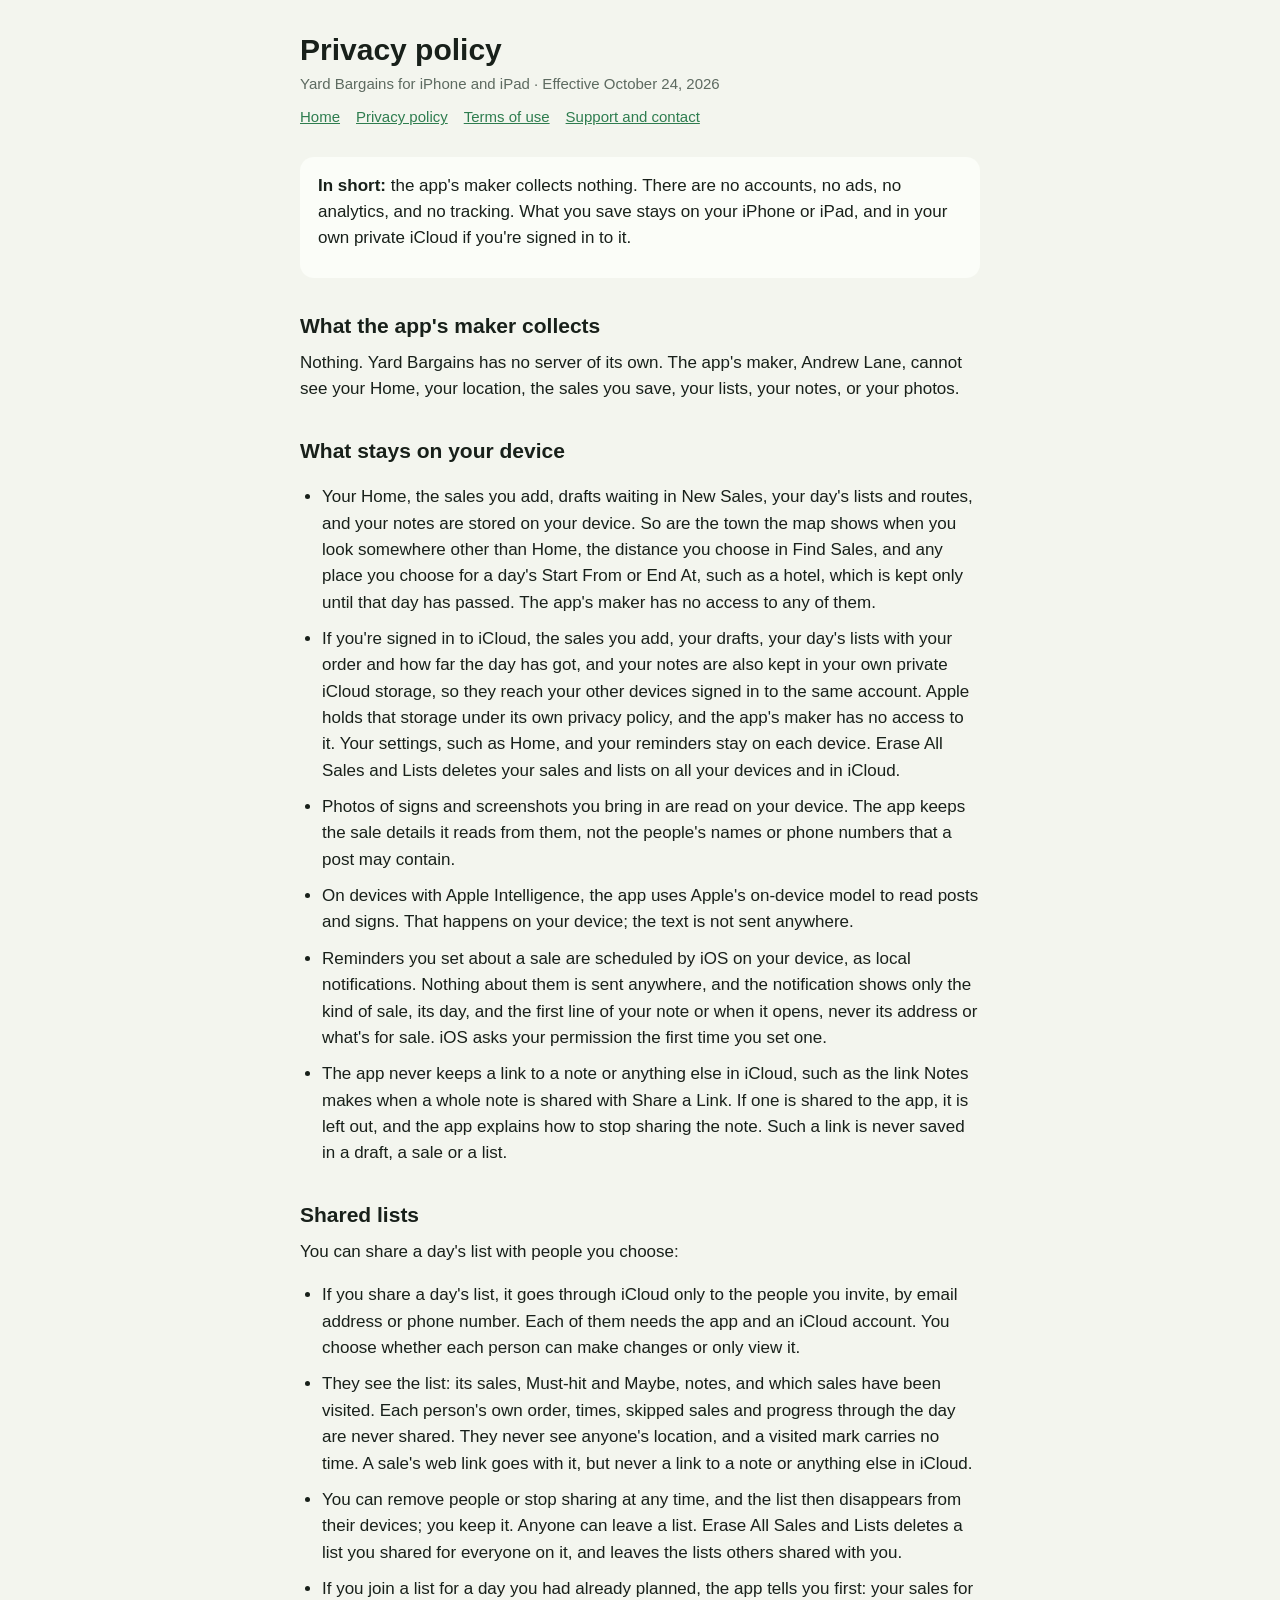
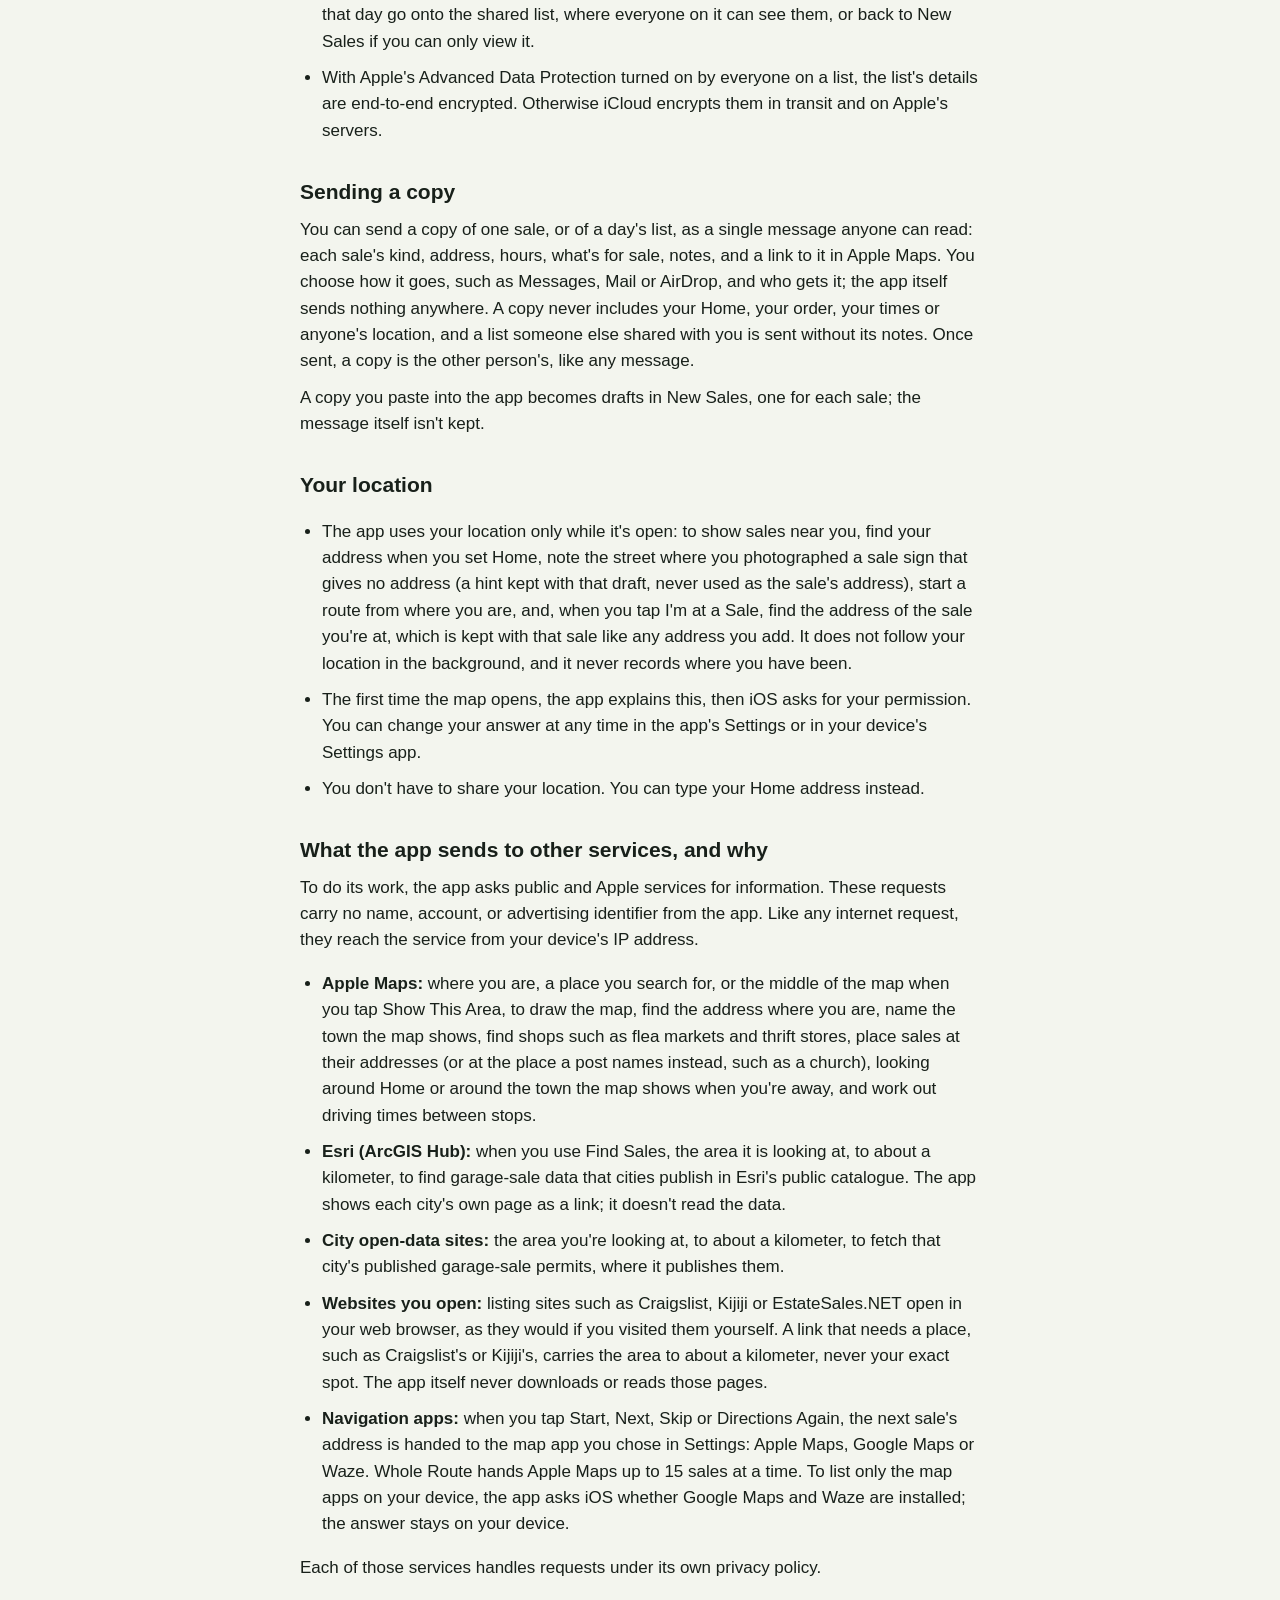
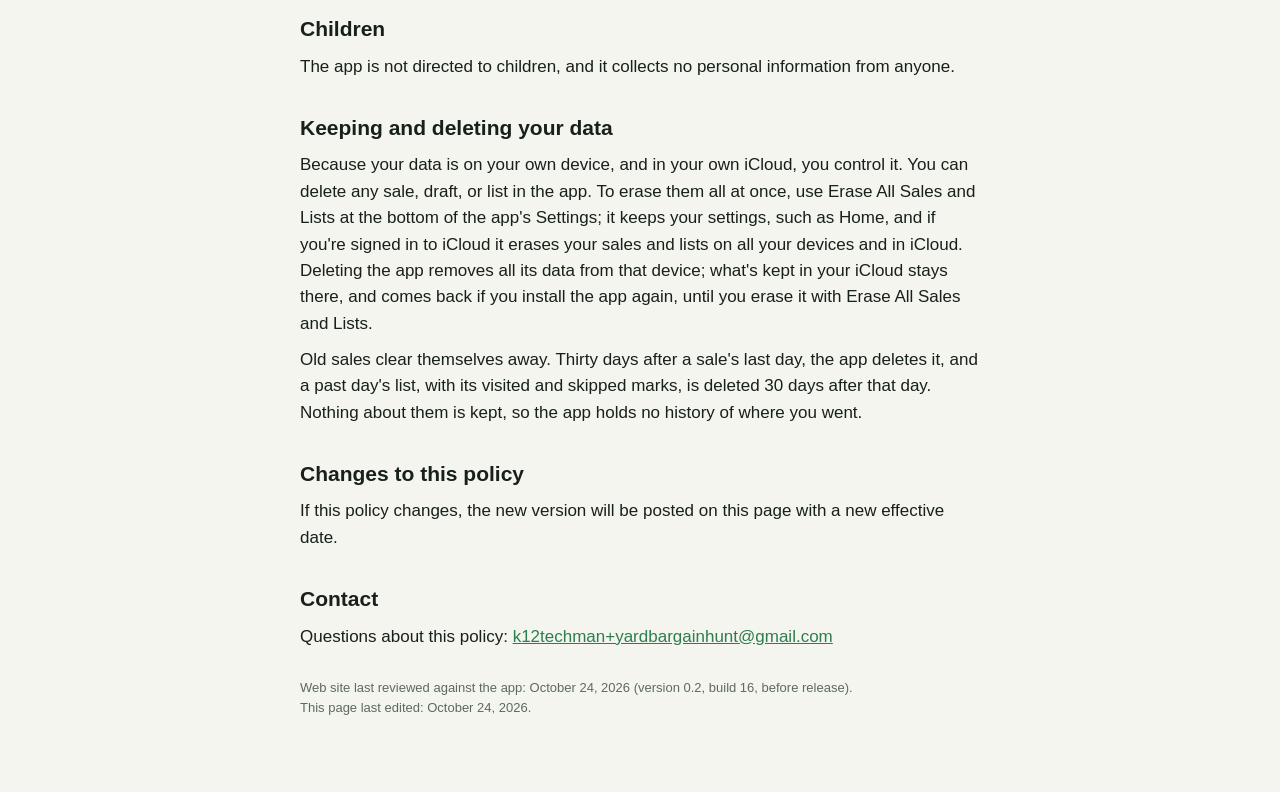
==== privacy.html @ 2267c785 "Pages for version 0.2, build 16: craft fairs and rummage sales, the area sent rounded to about a kil" ====
<!doctype html>
<html lang="en">
<head>
<meta charset="utf-8">
<meta name="viewport" content="width=device-width, initial-scale=1">
<title>Privacy policy · Yard Bargains</title>
<link rel="stylesheet" href="style.css">
</head>
<body>
<main>
<h1>Privacy policy</h1>
<p class="muted">Yard Bargains for iPhone and iPad · Effective October 24, 2026</p>
<nav><a href="index.html">Home</a><a href="privacy.html">Privacy policy</a><a href="terms.html">Terms of use</a><a href="support.html">Support and contact</a></nav>
<div class="card">
<p><strong>In short:</strong> the app's maker collects nothing. There are no accounts, no ads, no analytics, and no
tracking. What you save stays on your iPhone or iPad, and in your own private iCloud if you're signed in to it.</p>
</div>

<h2>What the app's maker collects</h2>
<p>Nothing. Yard Bargains has no server of its own. The app's maker, Andrew Lane, cannot see your Home, your
location, the sales you save, your lists, your notes, or your photos.</p>

<h2>What stays on your device</h2>
<ul>
<li>Your Home, the sales you add, drafts waiting in New Sales, your day's lists and routes, and your notes are
stored on your device. So are the town the map shows when you look somewhere other than Home, the distance you
choose in Find Sales, and any place you choose for a day's Start From or End At, such as a hotel, which is kept only
until that day has passed. The app's maker has no access to any of them.</li>
<li>If you're signed in to iCloud, the sales you add, your drafts, your day's lists with your order and how far the
day has got, and your notes are also kept in your own private iCloud storage, so they reach your other devices signed
in to the same account. Apple holds that storage under its own privacy policy, and the app's maker has no access to it.
Your settings, such as Home, and your reminders stay on each device. Erase All Sales and Lists deletes your sales and
lists on all your devices and in iCloud.</li>
<li>Photos of signs and screenshots you bring in are read on your device. The app keeps the sale details it reads from
them, not the people's names or phone numbers that a post may contain.</li>
<li>On devices with Apple Intelligence, the app uses Apple's on-device model to read posts and signs. That happens on
your device; the text is not sent anywhere.</li>
<li>Reminders you set about a sale are scheduled by iOS on your device, as local notifications. Nothing about them is
sent anywhere, and the notification shows only the kind of sale, its day, and the first line of your note or when it
opens, never its address or what's for sale. iOS asks your permission the first time you set one.</li>
<li>The app never keeps a link to a note or anything else in iCloud, such as the link Notes makes when a whole note is
shared with Share a Link. If one is shared to the app, it is left out, and the app explains how to stop sharing the
note. Such a link is never saved in a draft, a sale or a list.</li>
</ul>

<h2>Shared lists</h2>
<p>You can share a day's list with people you choose:</p>
<ul>
<li>If you share a day's list, it goes through iCloud only to the people you invite, by email address or phone number.
Each of them needs the app and an iCloud account. You choose whether each person can make changes or only view it.</li>
<li>They see the list: its sales, Must-hit and Maybe, notes, and which sales have been visited. Each person's own
order, times, skipped sales and progress through the day are never shared. They never see anyone's location, and a
visited mark carries no time. A sale's web link goes with it, but never a link to a note or
anything else in iCloud.</li>
<li>You can remove people or stop sharing at any time, and the list then disappears from their devices; you keep it.
Anyone can leave a list. Erase All Sales and Lists deletes a list you shared for everyone on it, and leaves the lists
others shared with you.</li>
<li>If you join a list for a day you had already planned, the app tells you first: your sales for that day go onto the
shared list, where everyone on it can see them, or back to New Sales if you can only view it.</li>
<li>With Apple's Advanced Data Protection turned on by everyone on a list, the list's details are end-to-end encrypted.
Otherwise iCloud encrypts them in transit and on Apple's servers.</li>
</ul>

<h2>Sending a copy</h2>
<p>You can send a copy of one sale, or of a day's list, as a single message anyone can read: each sale's kind, address,
hours, what's for sale, notes, and a link to it in Apple Maps. You choose how it goes, such as Messages, Mail or
AirDrop, and who gets it; the app itself sends nothing anywhere. A copy never includes your Home, your order, your
times or anyone's location, and a list someone else shared with you is sent without its notes. Once sent, a copy is
the other person's, like any message.</p>
<p>A copy you paste into the app becomes drafts in New Sales, one for each sale; the message itself isn't kept.</p>

<h2>Your location</h2>
<ul>
<li>The app uses your location only while it's open: to show sales near you, find your address when you set Home,
note the street where you photographed a sale sign that gives no address (a hint kept with that draft, never used as
the sale's address), start a route from where you are, and, when you tap I'm at a Sale, find the address of the
sale you're at, which is kept with that sale like any address you add. It does not follow your location in the
background, and it never records where you have been.</li>
<li>The first time the map opens, the app explains this, then iOS asks for your permission. You can change your answer
at any time in the app's Settings or in your device's Settings app.</li>
<li>You don't have to share your location. You can type your Home address instead.</li>
</ul>

<h2>What the app sends to other services, and why</h2>
<p>To do its work, the app asks public and Apple services for information. These requests carry no name, account, or
advertising identifier from the app. Like any internet request, they reach the service from your device's IP address.</p>
<ul>
<li><strong>Apple Maps:</strong> where you are, a place you search for, or the middle of the map when you tap Show
This Area, to draw the map, find the address where you are, name the town the map shows, find shops such as flea markets and thrift stores, place sales at their addresses (or at the place a post names instead, such as a church), looking around Home or
around the town the map shows when you're away, and work out driving times between stops.</li>
<li><strong>Esri (ArcGIS Hub):</strong> when you use Find Sales, the area it is looking at, to about a kilometer, to find garage-sale data
that cities publish in Esri's public catalogue. The app shows each city's own page as a link; it doesn't read the
data.</li>
<li><strong>City open-data sites:</strong> the area you're looking at, to about a kilometer, to fetch that city's published garage-sale
permits, where it publishes them.</li>
<li><strong>Websites you open:</strong> listing sites such as Craigslist, Kijiji or EstateSales.NET open in your web
browser, as they would if you visited them yourself. A link that needs a place, such as Craigslist's or Kijiji's, carries the
area to about a kilometer, never your exact spot. The app itself never downloads or reads those pages.</li>
<li><strong>Navigation apps:</strong> when you tap Start, Next, Skip or Directions Again, the next sale's address is handed to the map app you chose in
Settings: Apple Maps, Google Maps or Waze. Whole Route hands Apple Maps up to 15 sales at a time. To list only the map
apps on your device, the app asks iOS whether Google Maps and Waze are installed; the answer stays on your device.</li>
</ul>
<p>Each of those services handles requests under its own privacy policy.</p>

<h2>Children</h2>
<p>The app is not directed to children, and it collects no personal information from anyone.</p>

<h2>Keeping and deleting your data</h2>
<p>Because your data is on your own device, and in your own iCloud, you control it. You can delete any sale, draft, or
list in the app. To erase them all at once, use Erase All Sales and Lists at the bottom of the app's Settings; it keeps
your settings, such as Home, and if you're signed in to iCloud it erases your sales and lists on all your devices and
in iCloud. Deleting the app removes all its data from that device; what's kept in your iCloud stays there, and comes
back if you install the app again, until you erase it with Erase All Sales and Lists.</p>
<p>Old sales clear themselves away. Thirty days after a sale's last day, the app deletes it, and a past day's list,
with its visited and skipped marks, is deleted 30 days after that day. Nothing about them is kept, so the app holds
no history of where you went.</p>

<h2>Changes to this policy</h2>
<p>If this policy changes, the new version will be posted on this page with a new effective date.</p>

<h2>Contact</h2>
<p>Questions about this policy: <a href="mailto:k12techman+yardbargainhunt@gmail.com">k12techman+yardbargainhunt@gmail.com</a></p>
<p class="muted stamp">Web site last reviewed against the app: <time datetime="2026-10-24">October 24, 2026</time> (version 0.2, build 16, before release).<br>This page last edited: <time datetime="2026-10-24">October 24, 2026</time>.</p>
</main>
</body>
</html>
---- style.css ----
:root { color-scheme: light dark; --bg: #f3f5ee; --text: #18201a; --muted: #5d6a60; --accent: #2e7d4f; --card: #fbfdf8; }
@media (prefers-color-scheme: dark) { :root { --bg: #111712; --text: #e9f0ea; --muted: #9db0a2; --accent: #6fcf97; --card: #19221b; } }
* { box-sizing: border-box; }
body { margin: 0; background: var(--bg); color: var(--text); font: 17px/1.55 -apple-system, BlinkMacSystemFont, "Segoe UI", Roboto, sans-serif; }
main { max-width: 720px; margin: 0 auto; padding: 32px 20px 64px; }
h1 { font-size: 30px; line-height: 1.2; margin: 0 0 4px; }
h2 { font-size: 21px; margin: 32px 0 8px; }
p, li { margin: 0 0 10px; }
ul, ol { padding-left: 22px; }
a { color: var(--accent); overflow-wrap: anywhere; }
.muted { color: var(--muted); font-size: 15px; }
nav { margin: 0 0 28px; font-size: 15px; }
nav a { margin-right: 16px; }
.card { background: var(--card); border-radius: 14px; padding: 16px 18px; margin: 18px 0; }
.stamp { margin-top: 28px; font-size: 13px; }
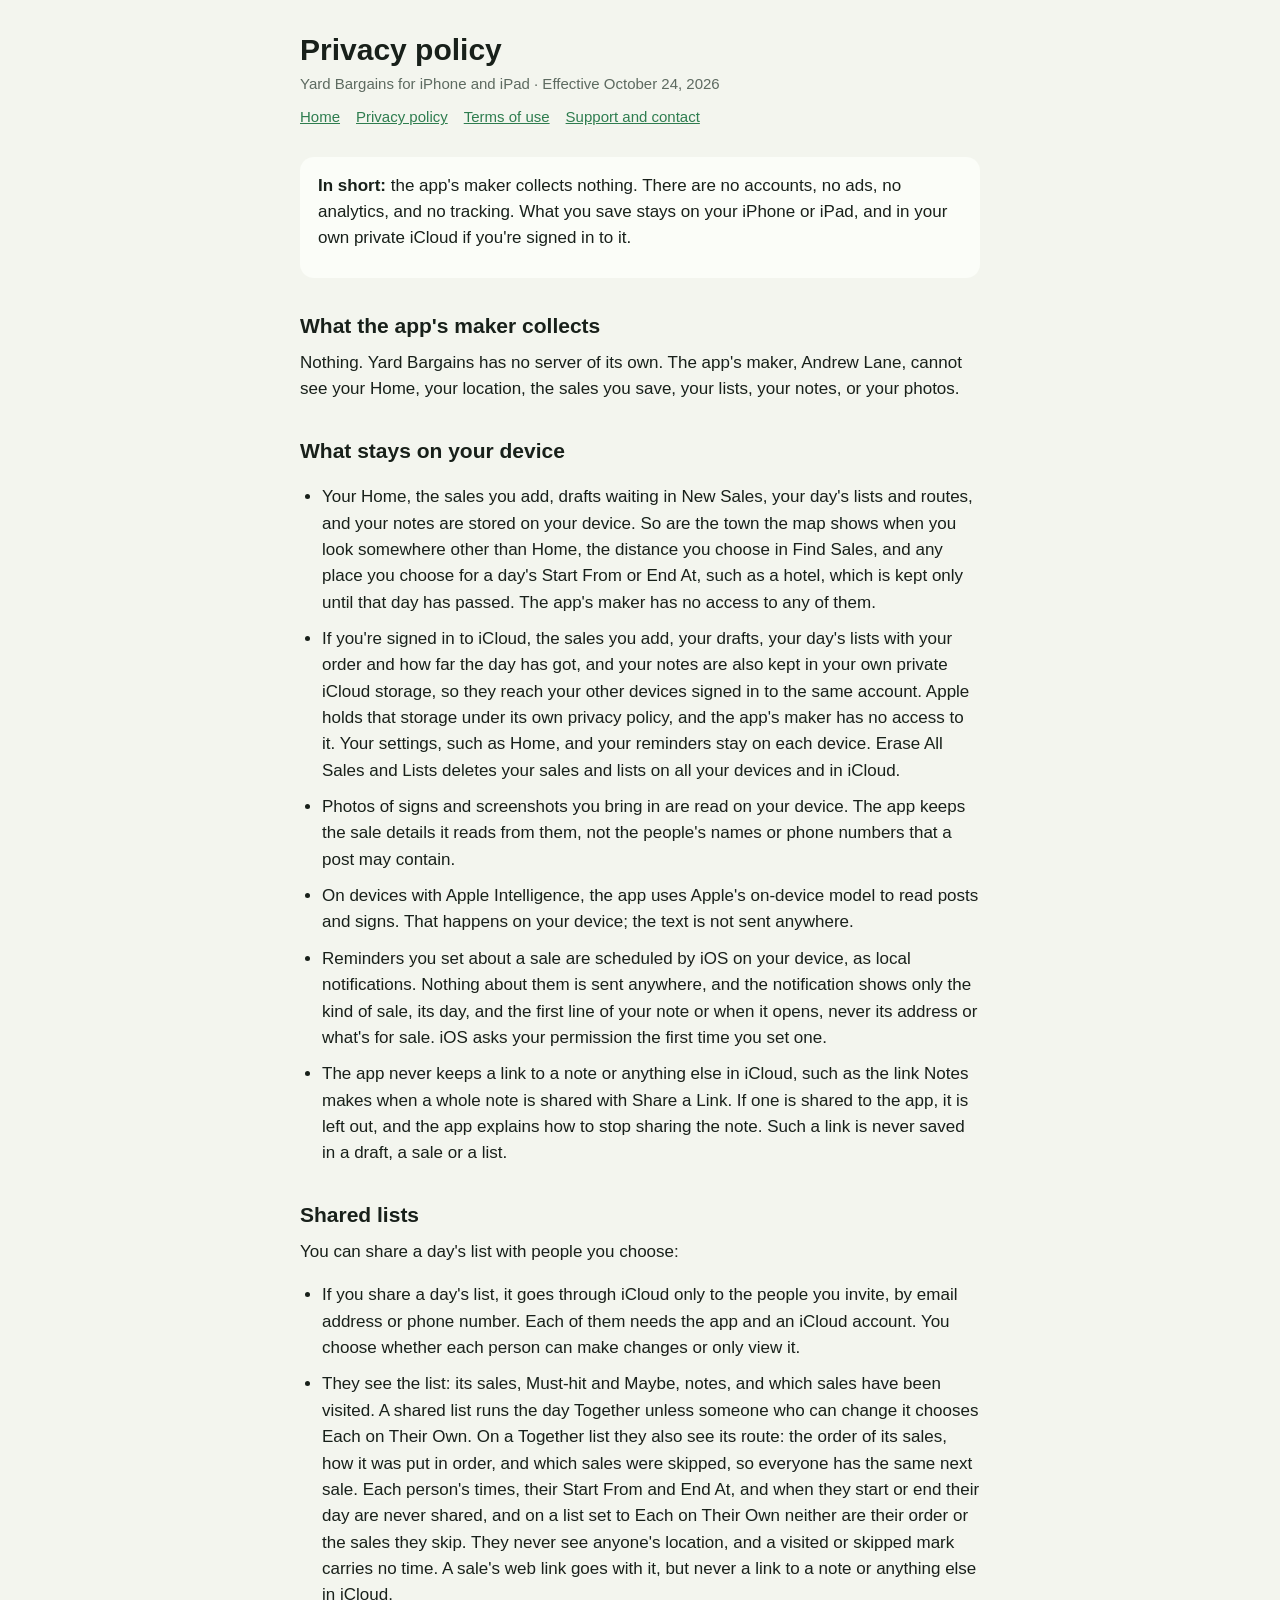
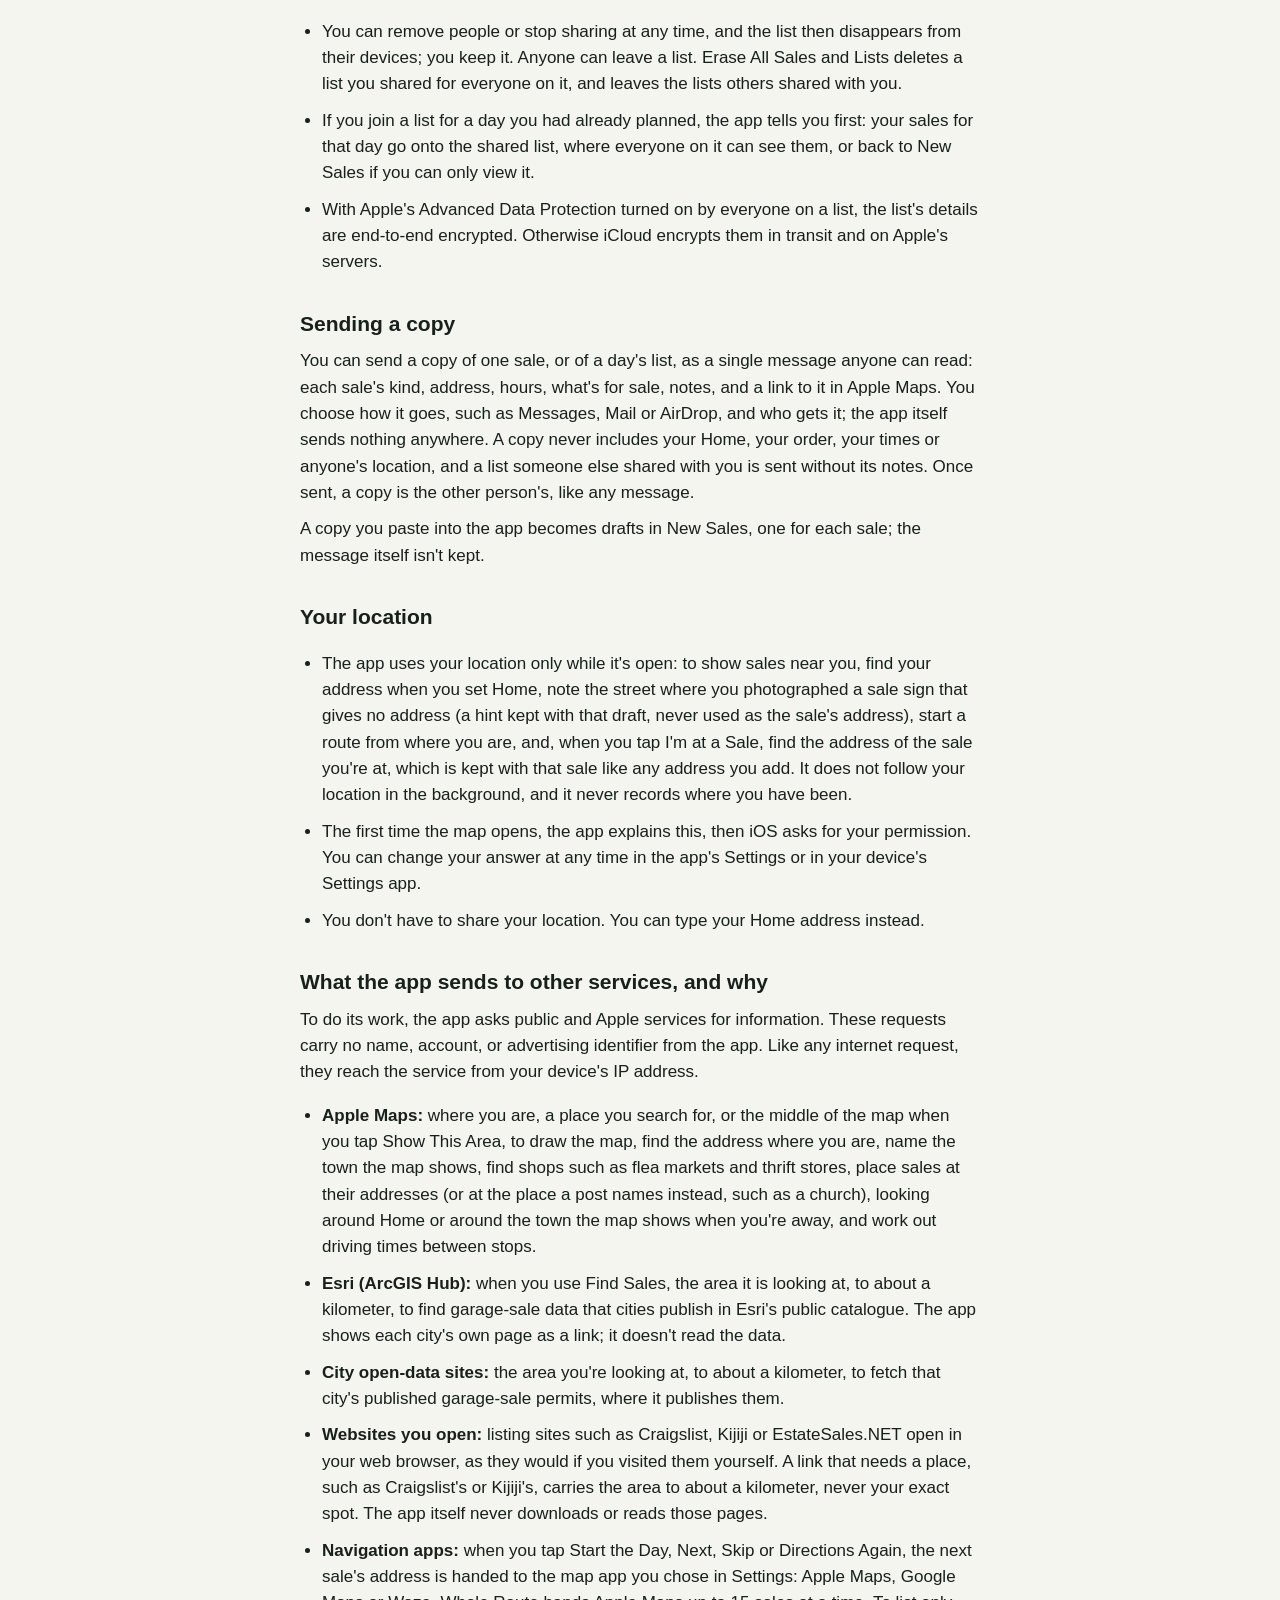
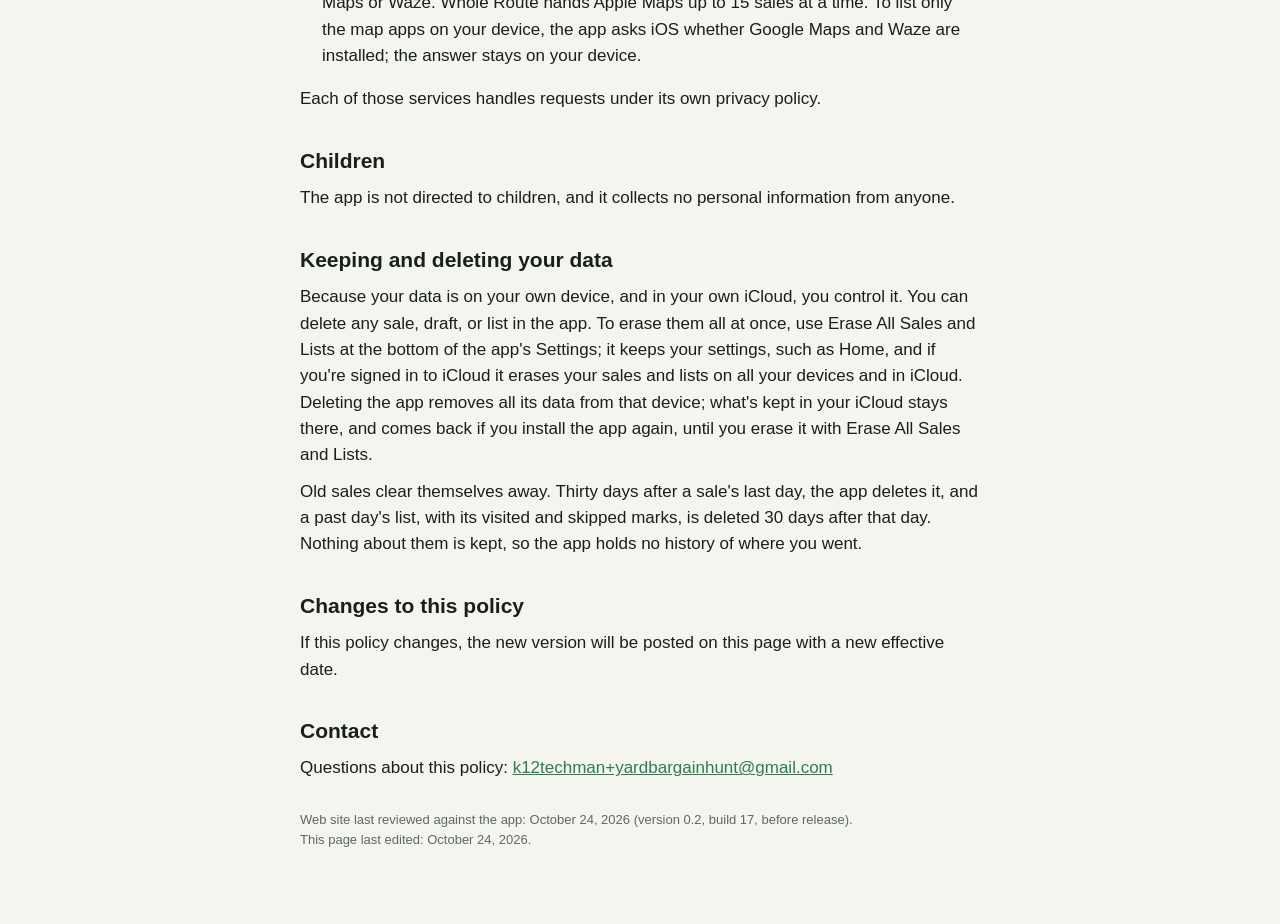
==== commit 5e0d0282: "Pages for version 0.2, build 17: the Route and running a shared list's day Together" ====
--- a/privacy.html
+++ b/privacy.html
@@ -48,9 +48,12 @@
 <ul>
 <li>If you share a day's list, it goes through iCloud only to the people you invite, by email address or phone number.
 Each of them needs the app and an iCloud account. You choose whether each person can make changes or only view it.</li>
-<li>They see the list: its sales, Must-hit and Maybe, notes, and which sales have been visited. Each person's own
-order, times, skipped sales and progress through the day are never shared. They never see anyone's location, and a
-visited mark carries no time. A sale's web link goes with it, but never a link to a note or
+<li>They see the list: its sales, Must-hit and Maybe, notes, and which sales have been visited. A shared list runs
+the day Together unless someone who can change it chooses Each on Their Own. On a Together list they also see its
+route: the order of its sales, how it was put in order, and which sales were skipped, so everyone has the same next sale. Each
+person's times, their Start From and End At, and when they start or end their day are never shared, and on a list set
+to Each on Their Own neither are their order or the sales they skip. They never see anyone's location, and a visited
+or skipped mark carries no time. A sale's web link goes with it, but never a link to a note or
 anything else in iCloud.</li>
 <li>You can remove people or stop sharing at any time, and the list then disappears from their devices; you keep it.
 Anyone can leave a list. Erase All Sales and Lists deletes a list you shared for everyone on it, and leaves the lists
@@ -96,7 +99,7 @@
 <li><strong>Websites you open:</strong> listing sites such as Craigslist, Kijiji or EstateSales.NET open in your web
 browser, as they would if you visited them yourself. A link that needs a place, such as Craigslist's or Kijiji's, carries the
 area to about a kilometer, never your exact spot. The app itself never downloads or reads those pages.</li>
-<li><strong>Navigation apps:</strong> when you tap Start, Next, Skip or Directions Again, the next sale's address is handed to the map app you chose in
+<li><strong>Navigation apps:</strong> when you tap Start the Day, Next, Skip or Directions Again, the next sale's address is handed to the map app you chose in
 Settings: Apple Maps, Google Maps or Waze. Whole Route hands Apple Maps up to 15 sales at a time. To list only the map
 apps on your device, the app asks iOS whether Google Maps and Waze are installed; the answer stays on your device.</li>
 </ul>
@@ -120,7 +123,7 @@
 
 <h2>Contact</h2>
 <p>Questions about this policy: <a href="mailto:k12techman+yardbargainhunt@gmail.com">k12techman+yardbargainhunt@gmail.com</a></p>
-<p class="muted stamp">Web site last reviewed against the app: <time datetime="2026-10-24">October 24, 2026</time> (version 0.2, build 16, before release).<br>This page last edited: <time datetime="2026-10-24">October 24, 2026</time>.</p>
+<p class="muted stamp">Web site last reviewed against the app: <time datetime="2026-10-24">October 24, 2026</time> (version 0.2, build 17, before release).<br>This page last edited: <time datetime="2026-10-24">October 24, 2026</time>.</p>
 </main>
 </body>
 </html>
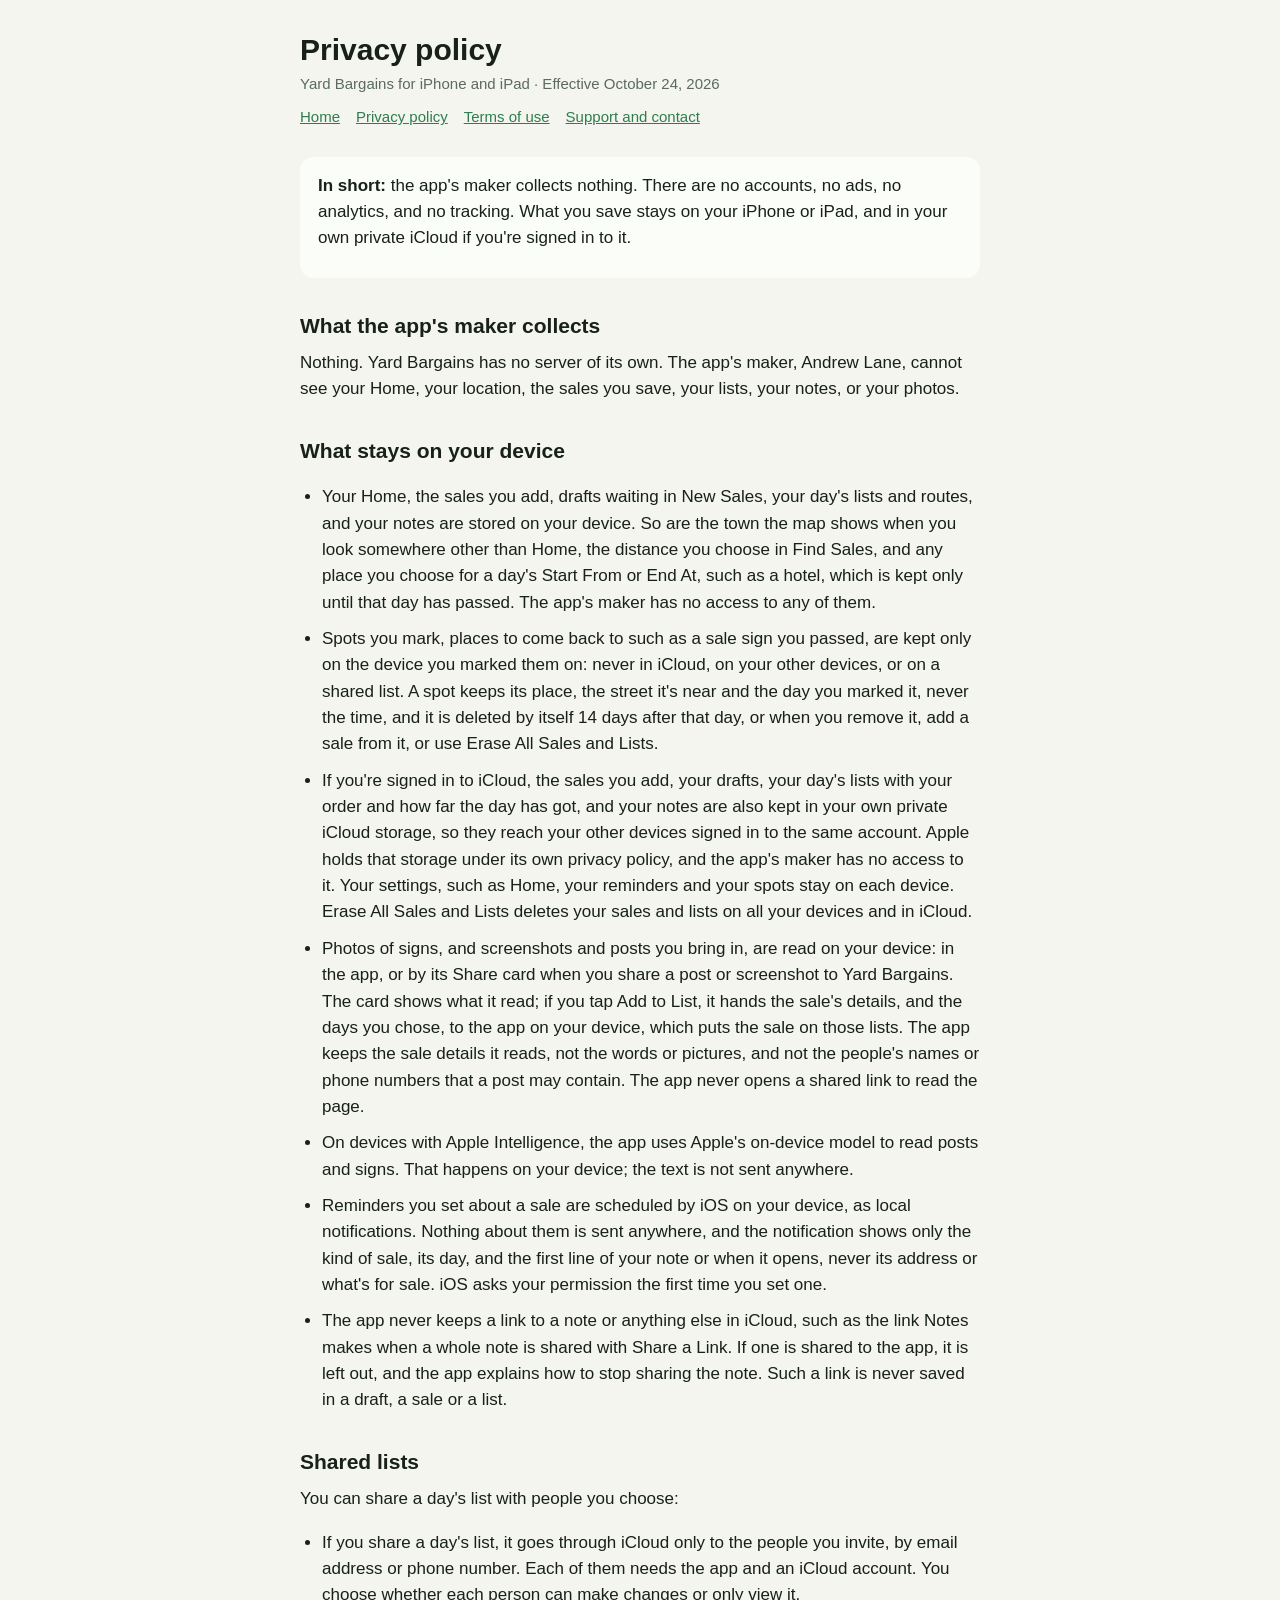
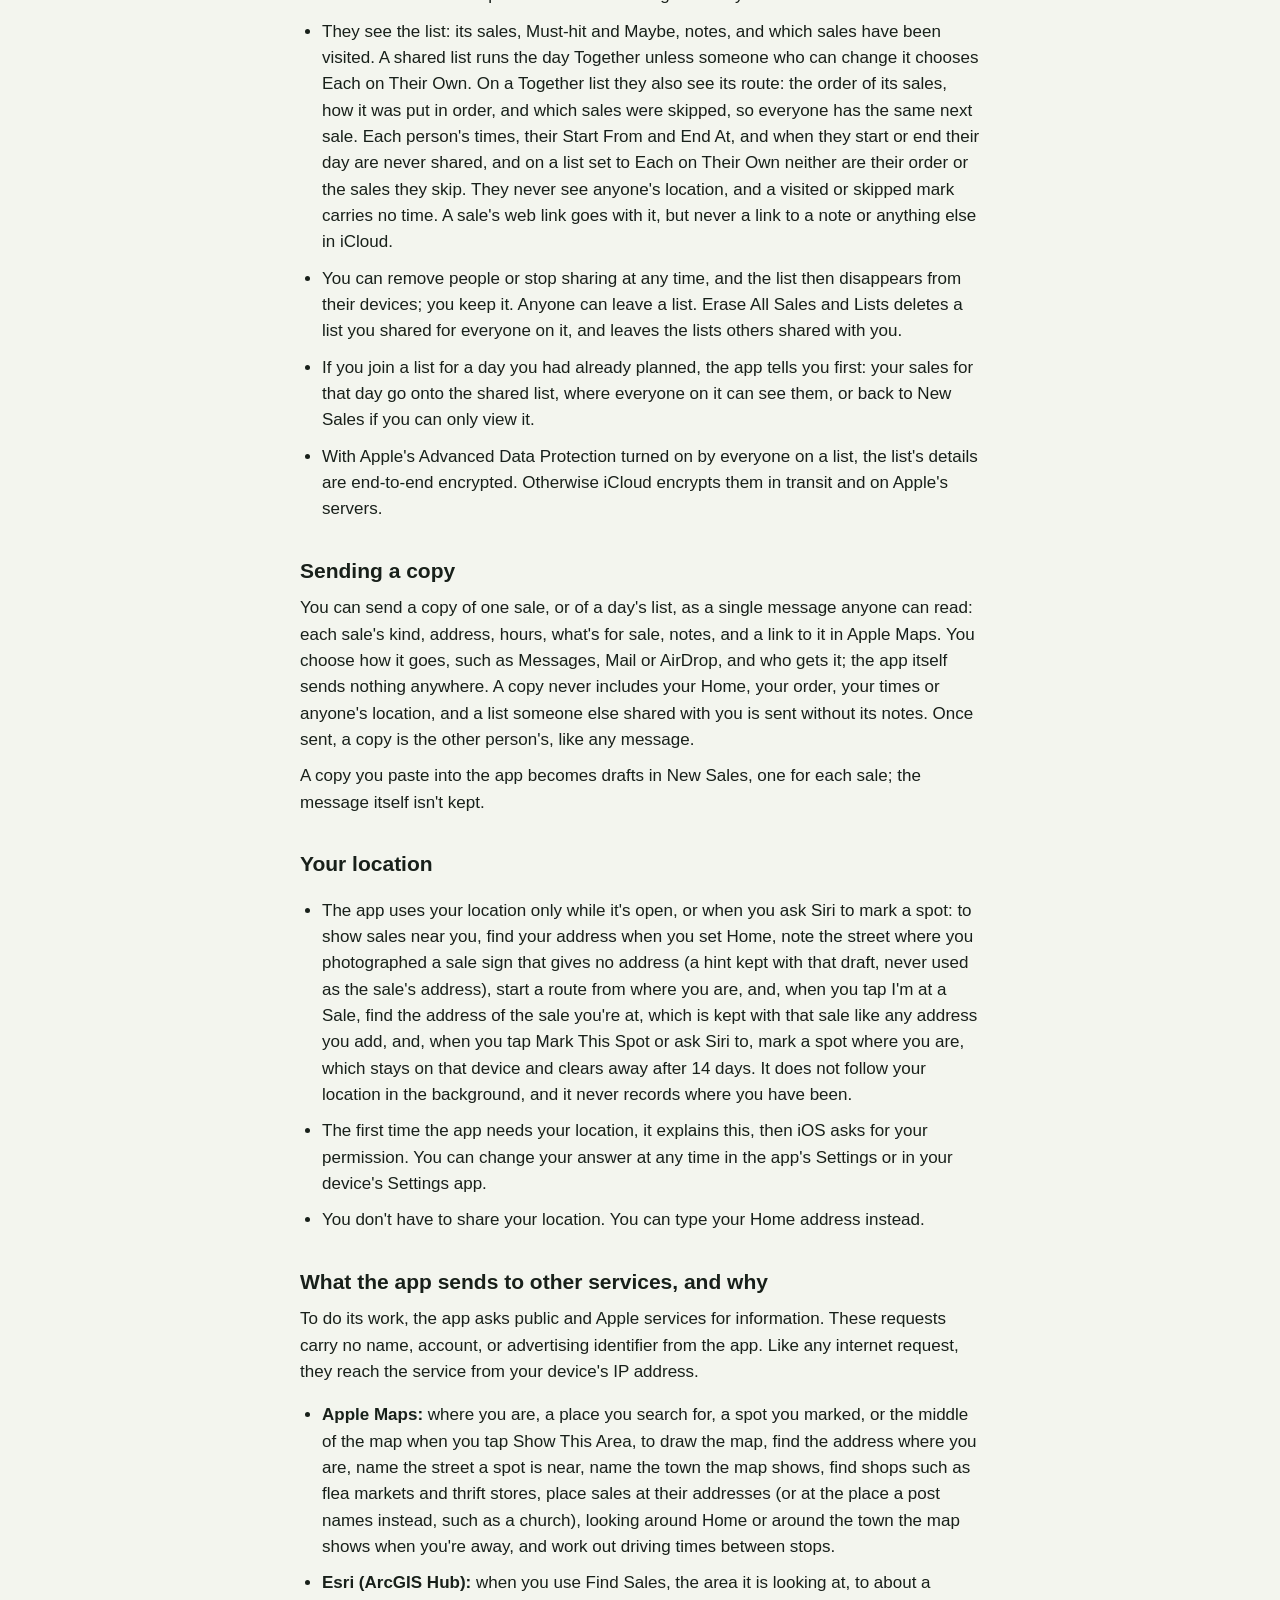
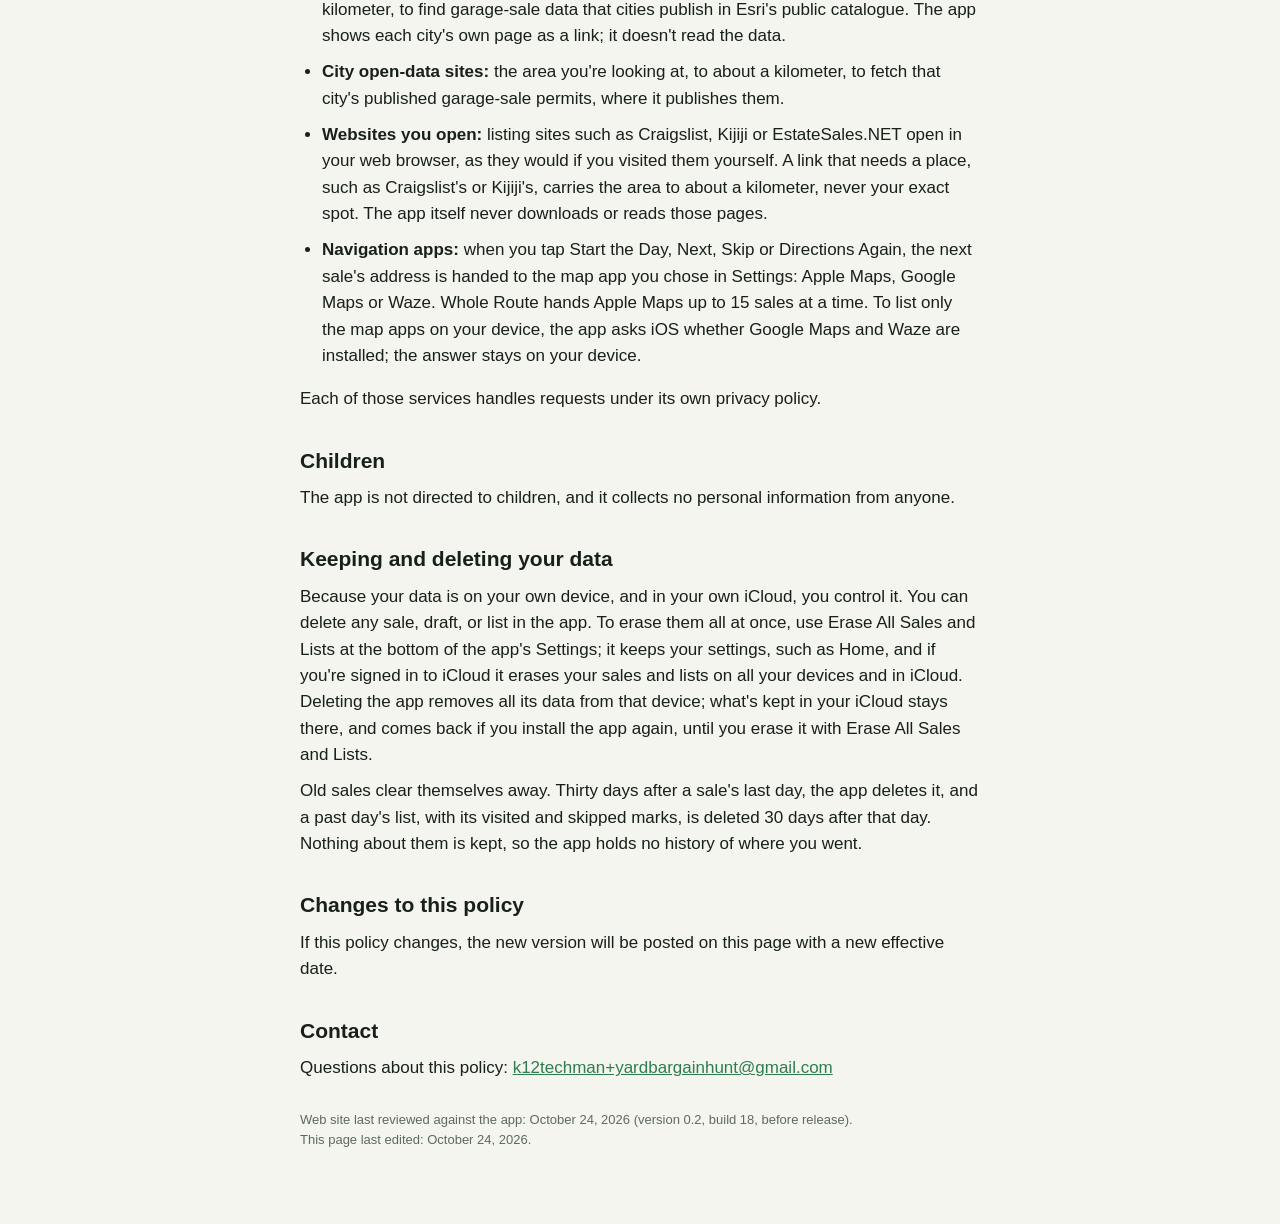
==== commit 29c43169: "Pages for 0.2 (18): the Share card's Add to List and Spots" ====
--- a/privacy.html
+++ b/privacy.html
@@ -26,13 +26,20 @@
 stored on your device. So are the town the map shows when you look somewhere other than Home, the distance you
 choose in Find Sales, and any place you choose for a day's Start From or End At, such as a hotel, which is kept only
 until that day has passed. The app's maker has no access to any of them.</li>
+<li>Spots you mark, places to come back to such as a sale sign you passed, are kept only on the device you marked them
+on: never in iCloud, on your other devices, or on a shared list. A spot keeps its place, the street it's near and the
+day you marked it, never the time, and it is deleted by itself 14 days after that day, or when you remove it, add a
+sale from it, or use Erase All Sales and Lists.</li>
 <li>If you're signed in to iCloud, the sales you add, your drafts, your day's lists with your order and how far the
 day has got, and your notes are also kept in your own private iCloud storage, so they reach your other devices signed
 in to the same account. Apple holds that storage under its own privacy policy, and the app's maker has no access to it.
-Your settings, such as Home, and your reminders stay on each device. Erase All Sales and Lists deletes your sales and
+Your settings, such as Home, your reminders and your spots stay on each device. Erase All Sales and Lists deletes your sales and
 lists on all your devices and in iCloud.</li>
-<li>Photos of signs and screenshots you bring in are read on your device. The app keeps the sale details it reads from
-them, not the people's names or phone numbers that a post may contain.</li>
+<li>Photos of signs, and screenshots and posts you bring in, are read on your device: in the app, or by its Share card
+when you share a post or screenshot to Yard Bargains. The card shows what it read; if you tap Add to List, it hands the
+sale's details, and the days you chose, to the app on your device, which puts the sale on those lists. The app keeps the
+sale details it reads, not the words or pictures, and not the people's names or phone numbers that a post may contain.
+The app never opens a shared link to read the page.</li>
 <li>On devices with Apple Intelligence, the app uses Apple's on-device model to read posts and signs. That happens on
 your device; the text is not sent anywhere.</li>
 <li>Reminders you set about a sale are scheduled by iOS on your device, as local notifications. Nothing about them is
@@ -74,12 +81,13 @@
 
 <h2>Your location</h2>
 <ul>
-<li>The app uses your location only while it's open: to show sales near you, find your address when you set Home,
+<li>The app uses your location only while it's open, or when you ask Siri to mark a spot: to show sales near you, find your address when you set Home,
 note the street where you photographed a sale sign that gives no address (a hint kept with that draft, never used as
 the sale's address), start a route from where you are, and, when you tap I'm at a Sale, find the address of the
-sale you're at, which is kept with that sale like any address you add. It does not follow your location in the
-background, and it never records where you have been.</li>
-<li>The first time the map opens, the app explains this, then iOS asks for your permission. You can change your answer
+sale you're at, which is kept with that sale like any address you add, and, when you tap Mark This Spot or ask Siri to,
+mark a spot where you are, which stays on that device and clears away after 14 days. It does not follow your location
+in the background, and it never records where you have been.</li>
+<li>The first time the app needs your location, it explains this, then iOS asks for your permission. You can change your answer
 at any time in the app's Settings or in your device's Settings app.</li>
 <li>You don't have to share your location. You can type your Home address instead.</li>
 </ul>
@@ -88,8 +96,8 @@
 <p>To do its work, the app asks public and Apple services for information. These requests carry no name, account, or
 advertising identifier from the app. Like any internet request, they reach the service from your device's IP address.</p>
 <ul>
-<li><strong>Apple Maps:</strong> where you are, a place you search for, or the middle of the map when you tap Show
-This Area, to draw the map, find the address where you are, name the town the map shows, find shops such as flea markets and thrift stores, place sales at their addresses (or at the place a post names instead, such as a church), looking around Home or
+<li><strong>Apple Maps:</strong> where you are, a place you search for, a spot you marked, or the middle of the map when you tap Show
+This Area, to draw the map, find the address where you are, name the street a spot is near, name the town the map shows, find shops such as flea markets and thrift stores, place sales at their addresses (or at the place a post names instead, such as a church), looking around Home or
 around the town the map shows when you're away, and work out driving times between stops.</li>
 <li><strong>Esri (ArcGIS Hub):</strong> when you use Find Sales, the area it is looking at, to about a kilometer, to find garage-sale data
 that cities publish in Esri's public catalogue. The app shows each city's own page as a link; it doesn't read the
@@ -123,7 +131,7 @@
 
 <h2>Contact</h2>
 <p>Questions about this policy: <a href="mailto:k12techman+yardbargainhunt@gmail.com">k12techman+yardbargainhunt@gmail.com</a></p>
-<p class="muted stamp">Web site last reviewed against the app: <time datetime="2026-10-24">October 24, 2026</time> (version 0.2, build 17, before release).<br>This page last edited: <time datetime="2026-10-24">October 24, 2026</time>.</p>
+<p class="muted stamp">Web site last reviewed against the app: <time datetime="2026-10-24">October 24, 2026</time> (version 0.2, build 18, before release).<br>This page last edited: <time datetime="2026-10-24">October 24, 2026</time>.</p>
 </main>
 </body>
 </html>
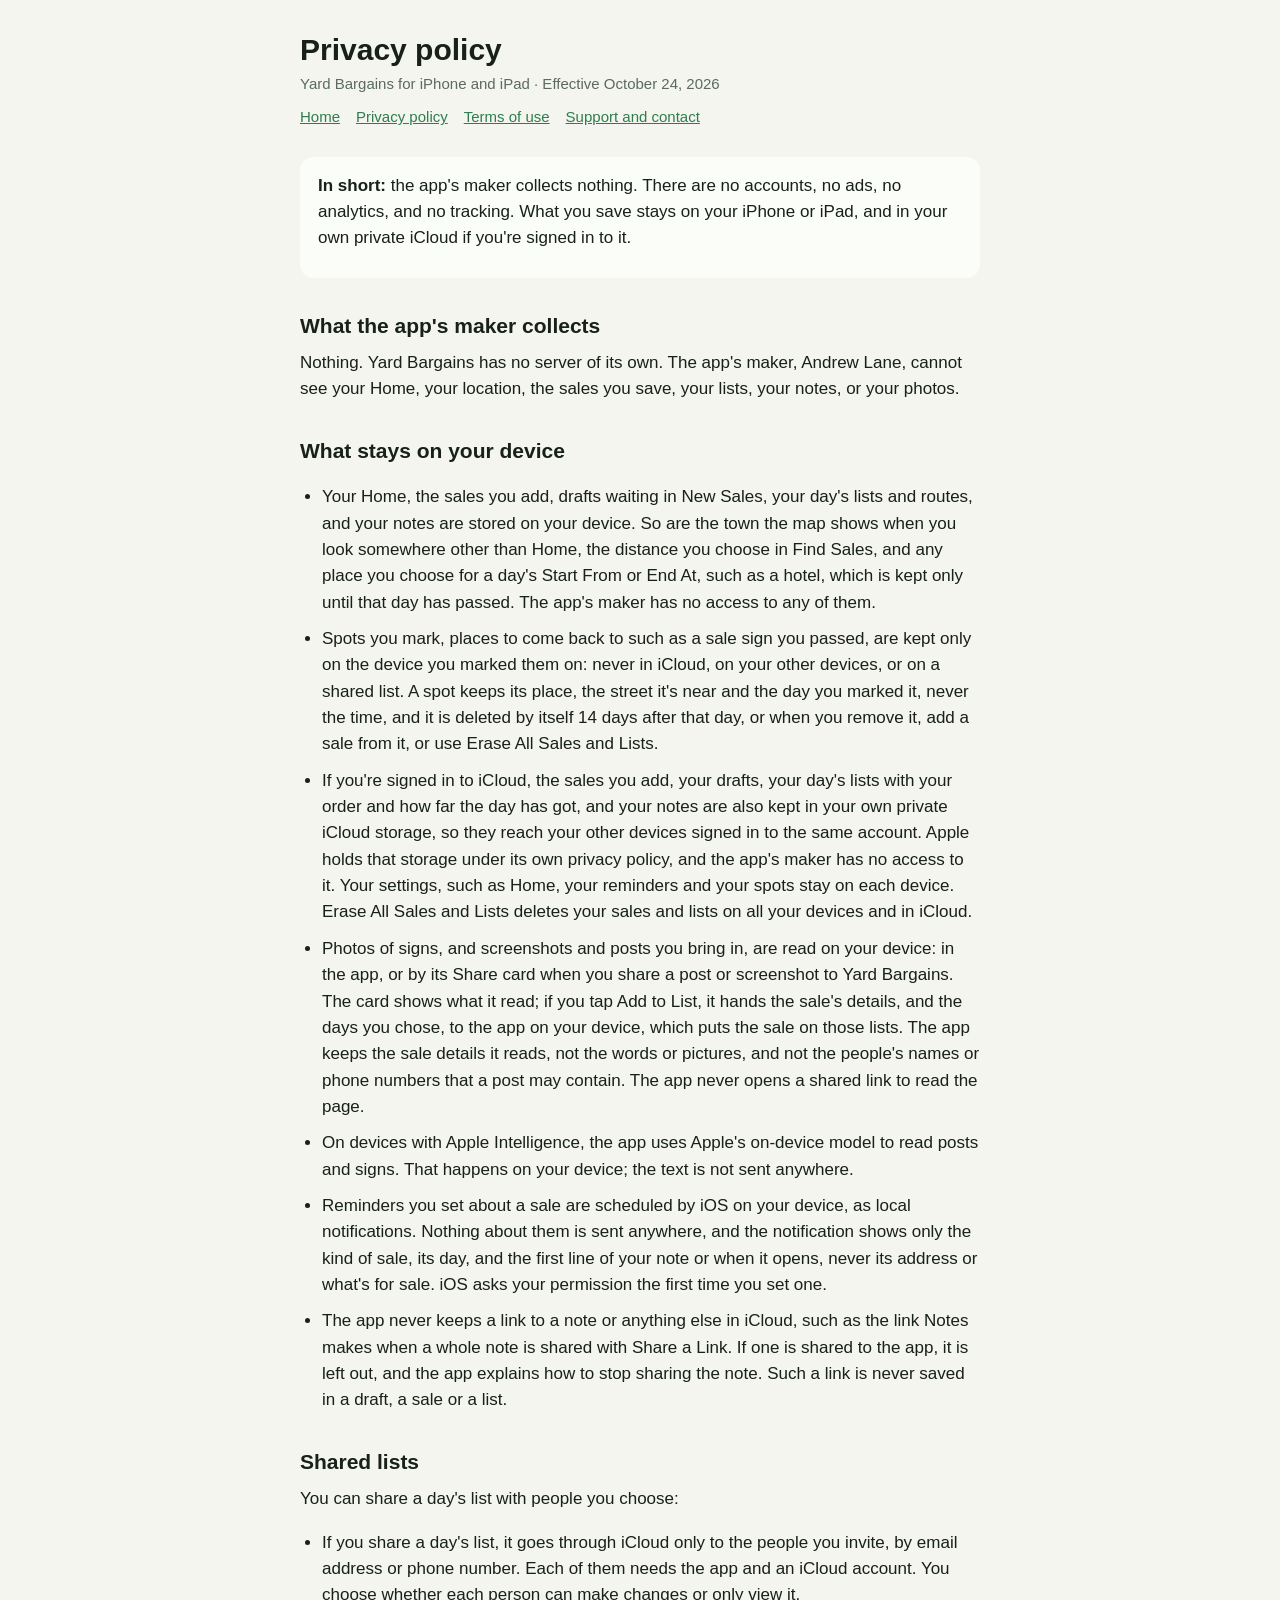
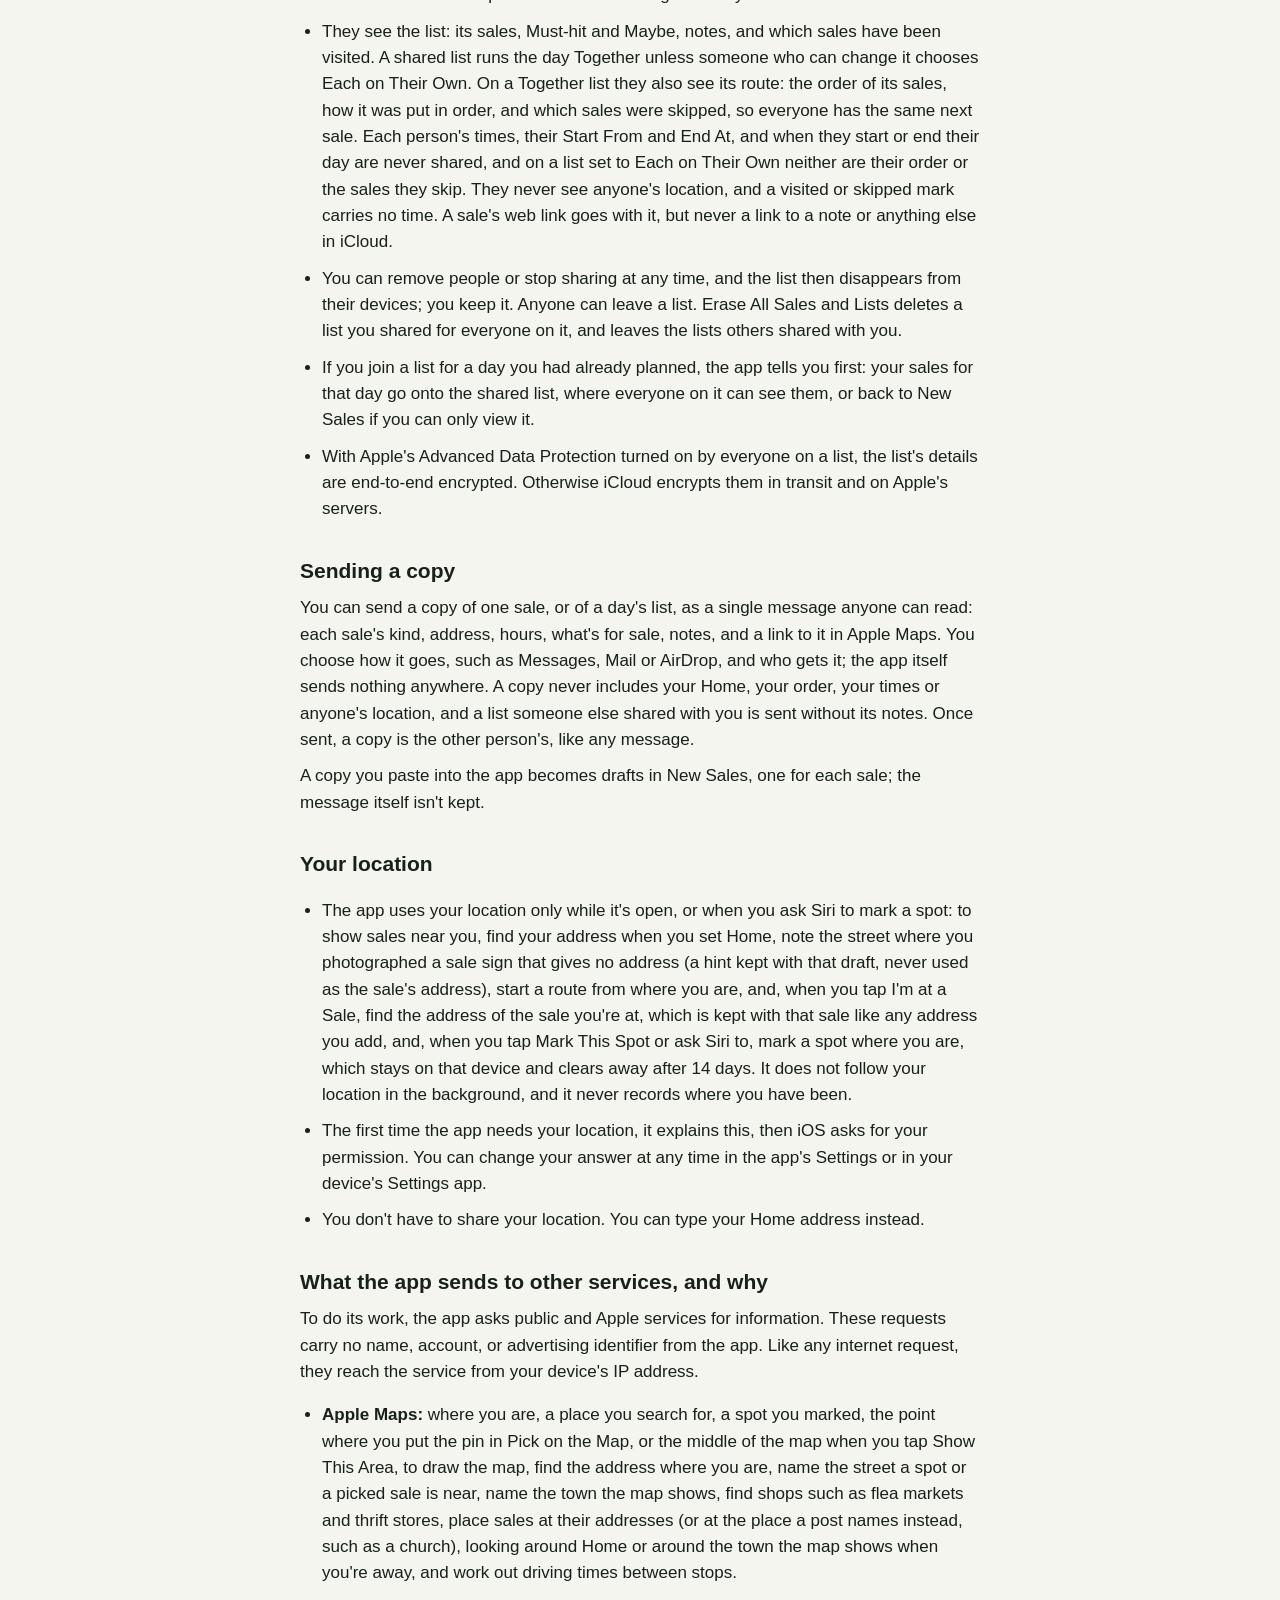
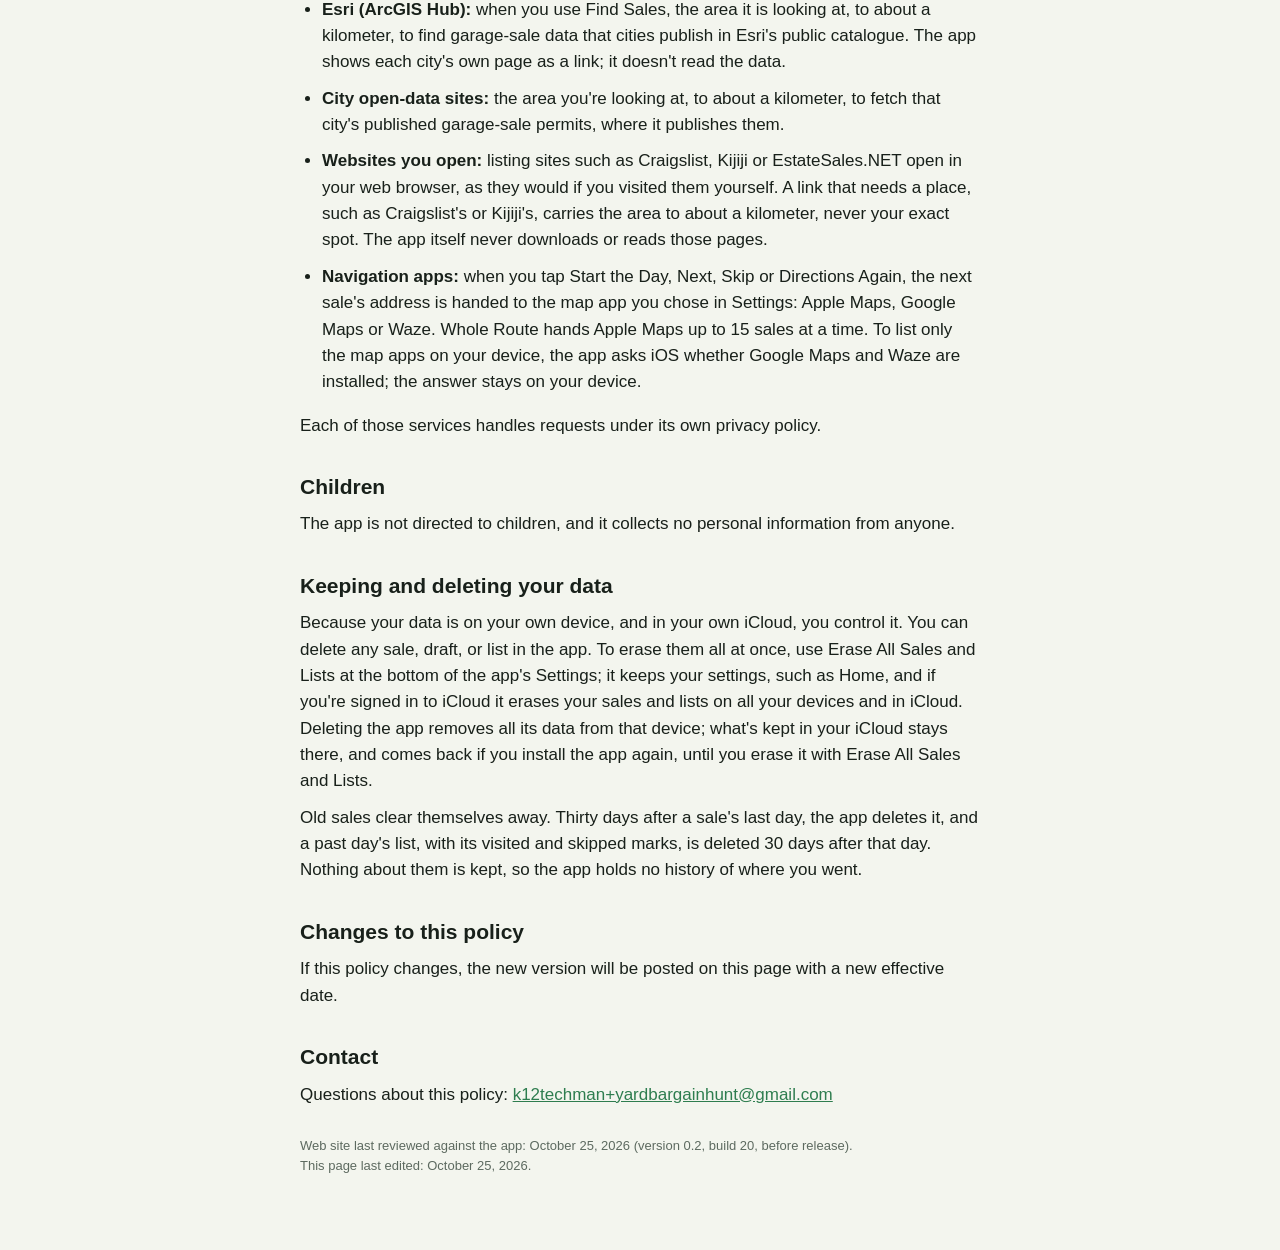
==== commit 9a862a31: "Version 0.2, build 20: Pick on the Map in the privacy policy and support page" ====
--- a/privacy.html
+++ b/privacy.html
@@ -96,8 +96,8 @@
 <p>To do its work, the app asks public and Apple services for information. These requests carry no name, account, or
 advertising identifier from the app. Like any internet request, they reach the service from your device's IP address.</p>
 <ul>
-<li><strong>Apple Maps:</strong> where you are, a place you search for, a spot you marked, or the middle of the map when you tap Show
-This Area, to draw the map, find the address where you are, name the street a spot is near, name the town the map shows, find shops such as flea markets and thrift stores, place sales at their addresses (or at the place a post names instead, such as a church), looking around Home or
+<li><strong>Apple Maps:</strong> where you are, a place you search for, a spot you marked, the point where you put the pin in Pick on the Map, or the middle of the map when you tap Show
+This Area, to draw the map, find the address where you are, name the street a spot or a picked sale is near, name the town the map shows, find shops such as flea markets and thrift stores, place sales at their addresses (or at the place a post names instead, such as a church), looking around Home or
 around the town the map shows when you're away, and work out driving times between stops.</li>
 <li><strong>Esri (ArcGIS Hub):</strong> when you use Find Sales, the area it is looking at, to about a kilometer, to find garage-sale data
 that cities publish in Esri's public catalogue. The app shows each city's own page as a link; it doesn't read the
@@ -131,7 +131,7 @@
 
 <h2>Contact</h2>
 <p>Questions about this policy: <a href="mailto:k12techman+yardbargainhunt@gmail.com">k12techman+yardbargainhunt@gmail.com</a></p>
-<p class="muted stamp">Web site last reviewed against the app: <time datetime="2026-10-24">October 24, 2026</time> (version 0.2, build 18, before release).<br>This page last edited: <time datetime="2026-10-24">October 24, 2026</time>.</p>
+<p class="muted stamp">Web site last reviewed against the app: <time datetime="2026-10-25">October 25, 2026</time> (version 0.2, build 20, before release).<br>This page last edited: <time datetime="2026-10-25">October 25, 2026</time>.</p>
 </main>
 </body>
 </html>
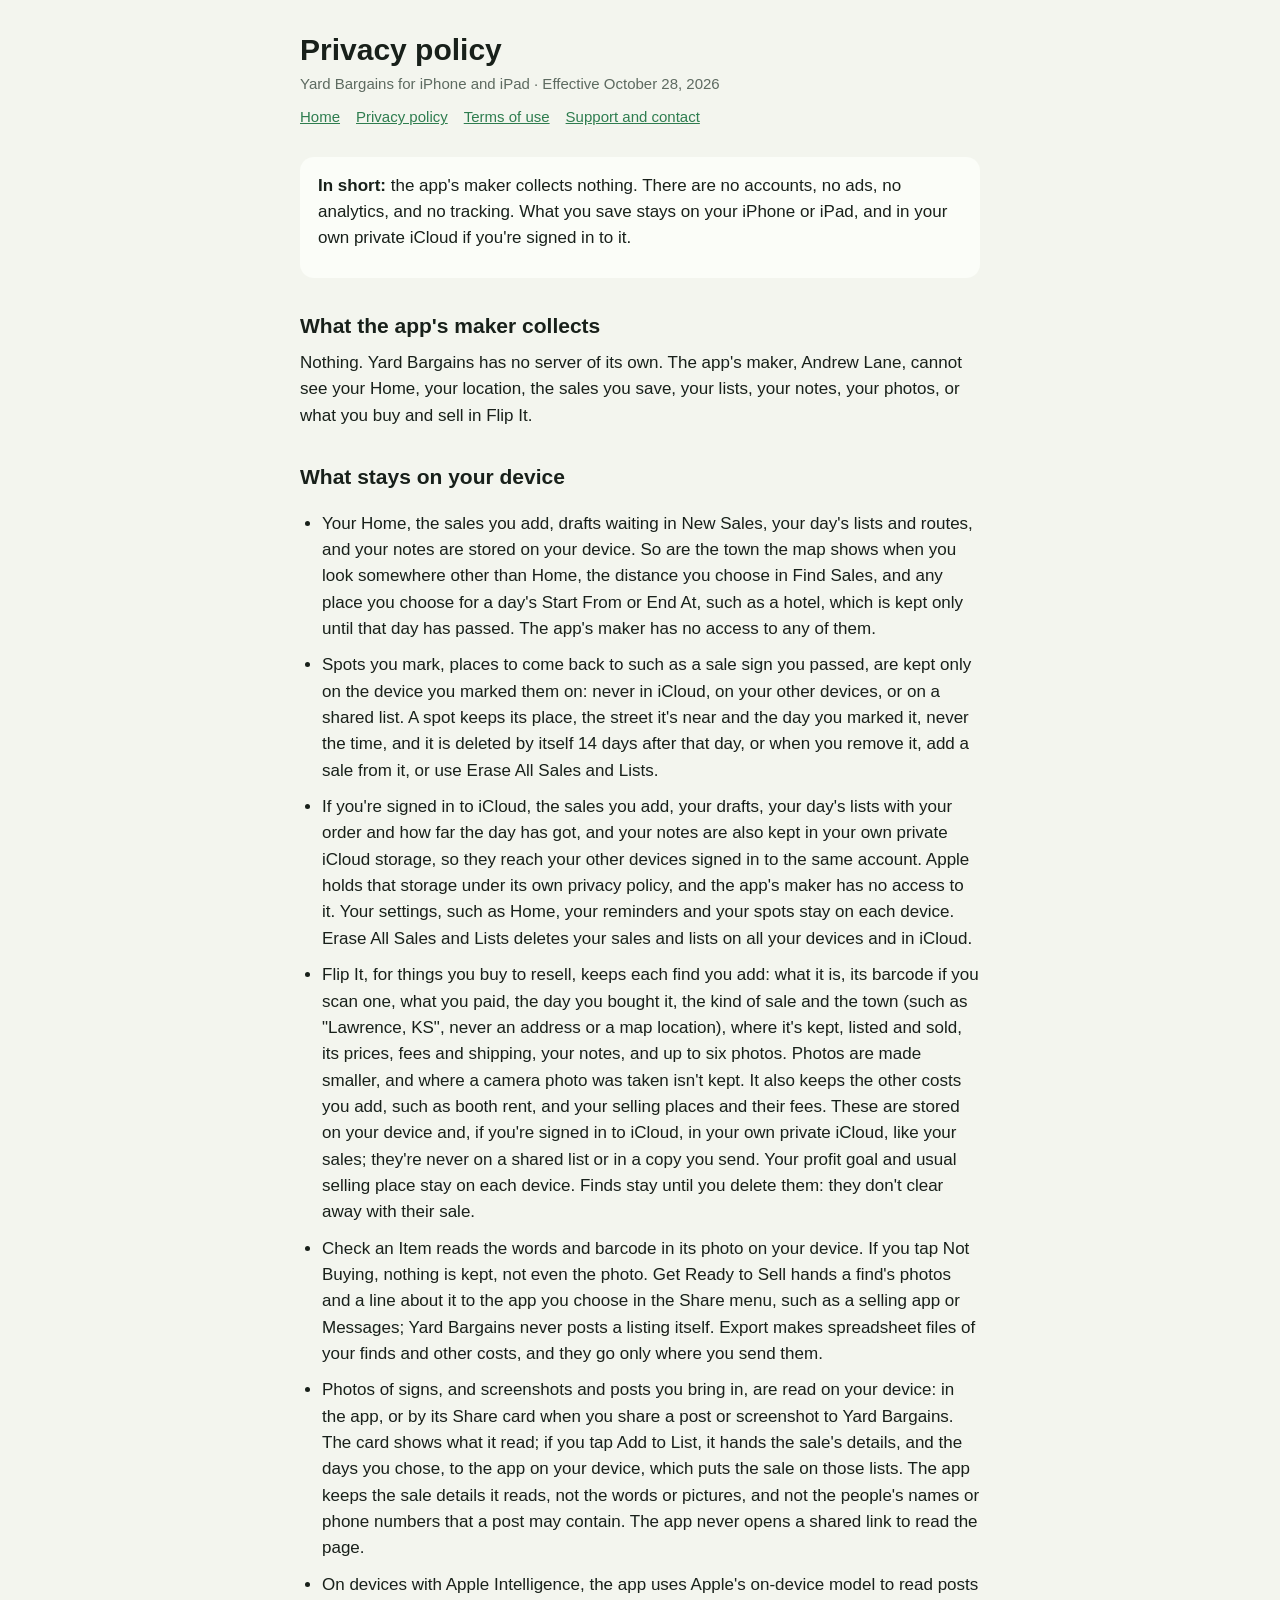
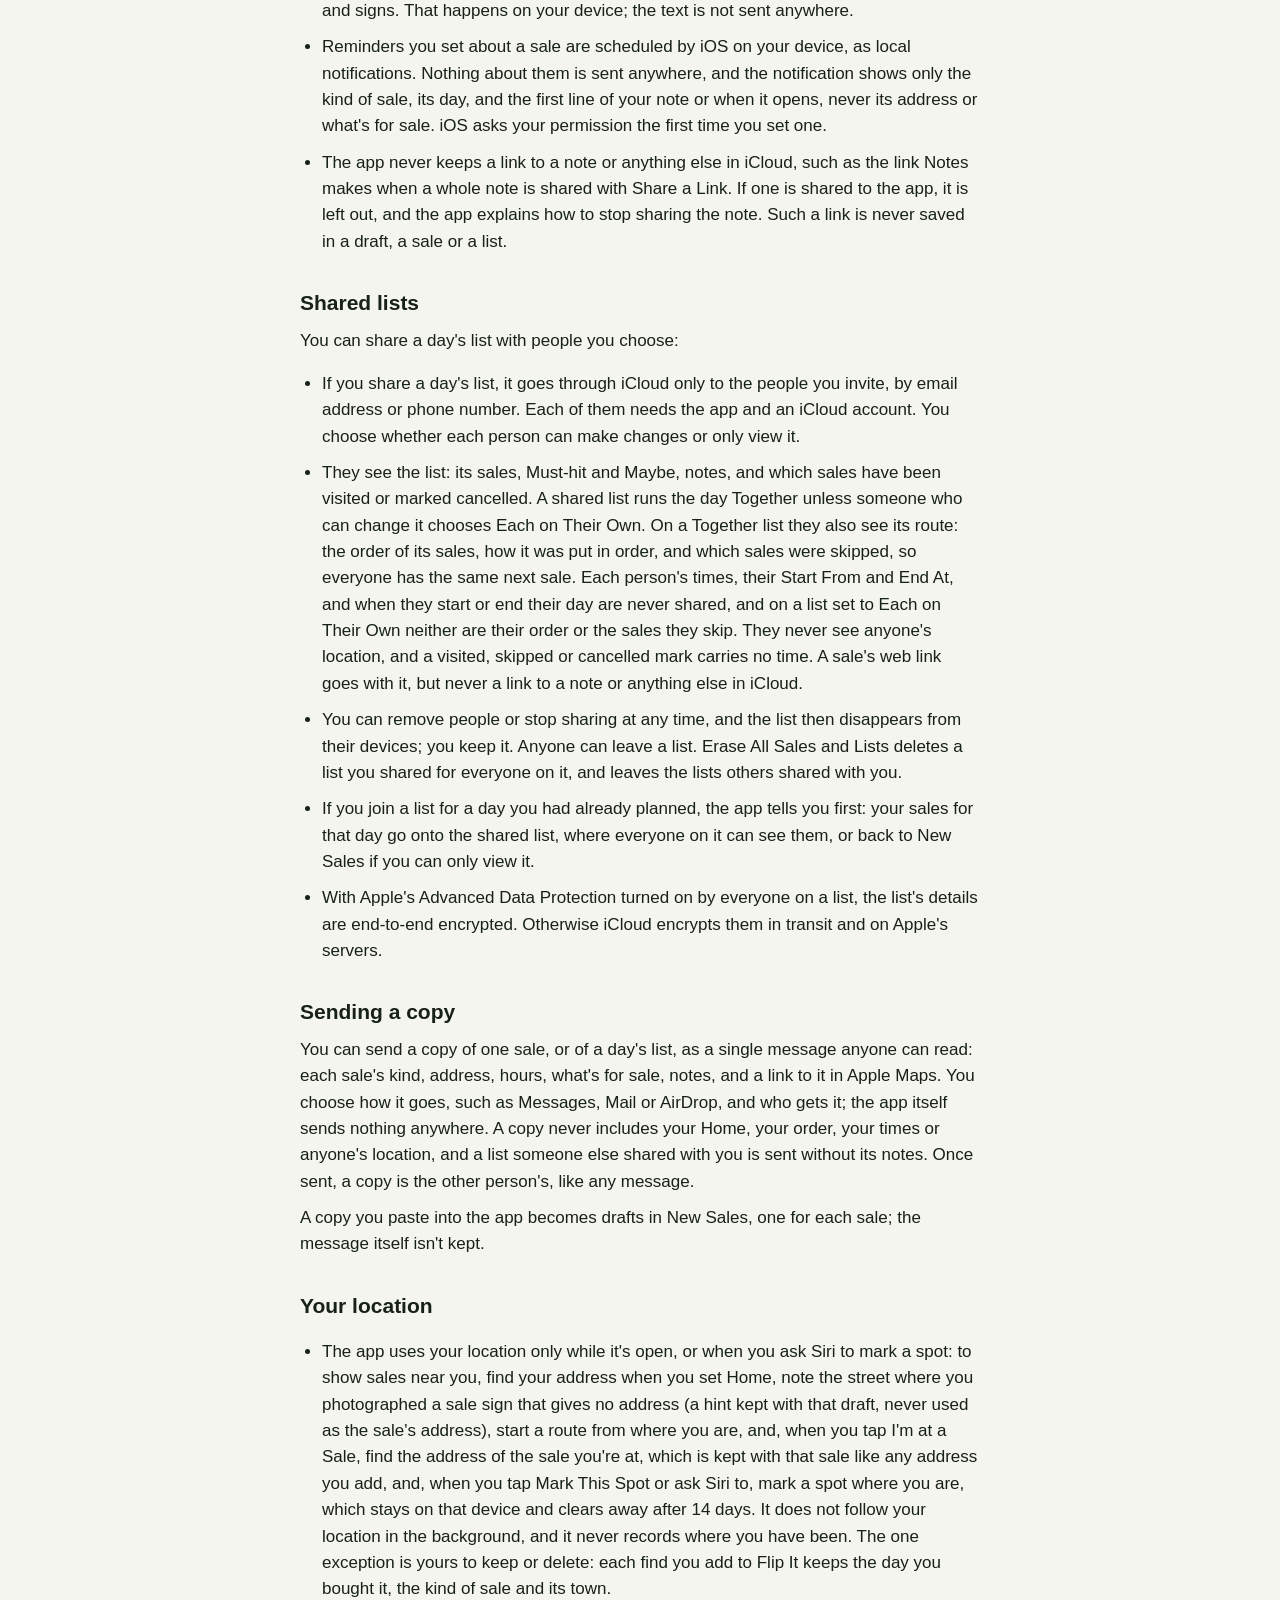
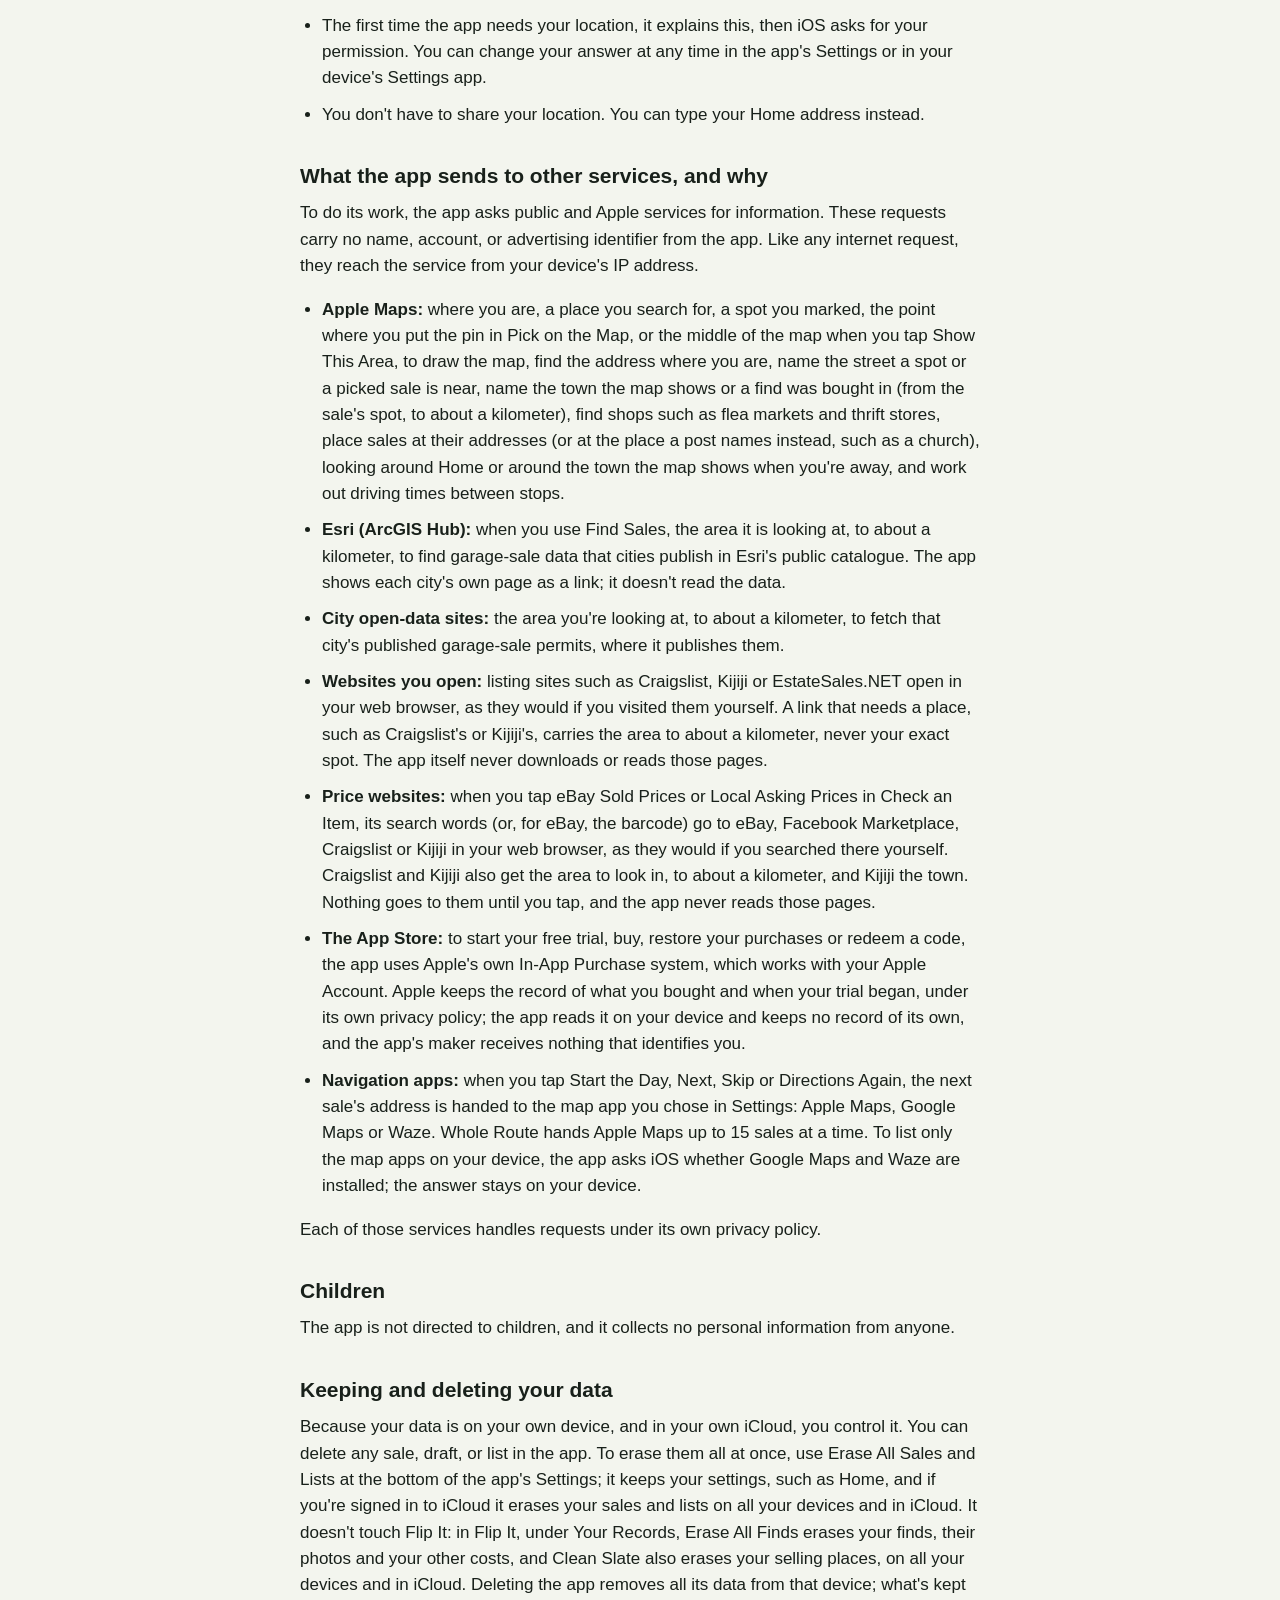
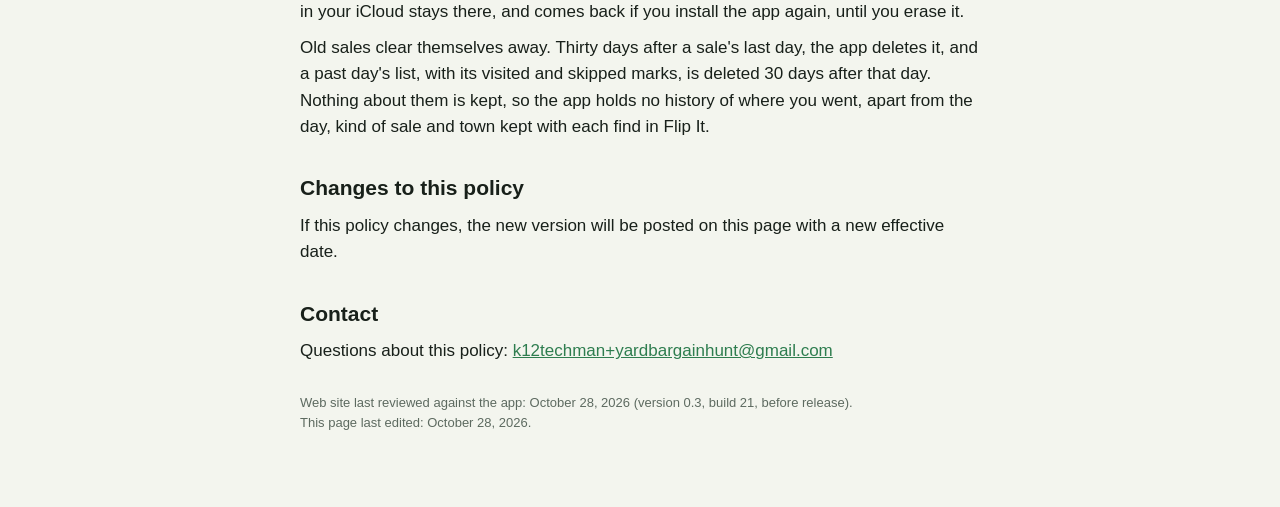
==== commit a9f365b0: "Version 0.3, build 21: Flip It, the free trial and purchases, and cancelled marks in the pages Co-Au" ====
--- a/privacy.html
+++ b/privacy.html
@@ -9,7 +9,7 @@
 <body>
 <main>
 <h1>Privacy policy</h1>
-<p class="muted">Yard Bargains for iPhone and iPad · Effective October 24, 2026</p>
+<p class="muted">Yard Bargains for iPhone and iPad · Effective October 28, 2026</p>
 <nav><a href="index.html">Home</a><a href="privacy.html">Privacy policy</a><a href="terms.html">Terms of use</a><a href="support.html">Support and contact</a></nav>
 <div class="card">
 <p><strong>In short:</strong> the app's maker collects nothing. There are no accounts, no ads, no analytics, and no
@@ -18,7 +18,7 @@
 
 <h2>What the app's maker collects</h2>
 <p>Nothing. Yard Bargains has no server of its own. The app's maker, Andrew Lane, cannot see your Home, your
-location, the sales you save, your lists, your notes, or your photos.</p>
+location, the sales you save, your lists, your notes, your photos, or what you buy and sell in Flip It.</p>
 
 <h2>What stays on your device</h2>
 <ul>
@@ -35,6 +35,17 @@
 in to the same account. Apple holds that storage under its own privacy policy, and the app's maker has no access to it.
 Your settings, such as Home, your reminders and your spots stay on each device. Erase All Sales and Lists deletes your sales and
 lists on all your devices and in iCloud.</li>
+<li>Flip It, for things you buy to resell, keeps each find you add: what it is, its barcode if you scan one, what you
+paid, the day you bought it, the kind of sale and the town (such as "Lawrence, KS", never an address or a map location),
+where it's kept, listed and sold, its prices, fees and shipping, your notes, and up to six photos. Photos are made smaller,
+and where a camera photo was taken isn't kept. It also keeps the other costs you add, such as booth rent, and your
+selling places and their fees. These are stored on your device and, if you're signed in to iCloud, in your own private
+iCloud, like your sales; they're never on a shared list or in a copy you send. Your profit goal and usual selling place
+stay on each device. Finds stay until you delete them: they don't clear away with their sale.</li>
+<li>Check an Item reads the words and barcode in its photo on your device. If you tap Not Buying, nothing is kept, not
+even the photo. Get Ready to Sell hands a find's photos and a line about it to the app you choose in the Share menu,
+such as a selling app or Messages; Yard Bargains never posts a listing itself. Export makes spreadsheet files of your
+finds and other costs, and they go only where you send them.</li>
 <li>Photos of signs, and screenshots and posts you bring in, are read on your device: in the app, or by its Share card
 when you share a post or screenshot to Yard Bargains. The card shows what it read; if you tap Add to List, it hands the
 sale's details, and the days you chose, to the app on your device, which puts the sale on those lists. The app keeps the
@@ -55,12 +66,12 @@
 <ul>
 <li>If you share a day's list, it goes through iCloud only to the people you invite, by email address or phone number.
 Each of them needs the app and an iCloud account. You choose whether each person can make changes or only view it.</li>
-<li>They see the list: its sales, Must-hit and Maybe, notes, and which sales have been visited. A shared list runs
+<li>They see the list: its sales, Must-hit and Maybe, notes, and which sales have been visited or marked cancelled. A shared list runs
 the day Together unless someone who can change it chooses Each on Their Own. On a Together list they also see its
 route: the order of its sales, how it was put in order, and which sales were skipped, so everyone has the same next sale. Each
 person's times, their Start From and End At, and when they start or end their day are never shared, and on a list set
-to Each on Their Own neither are their order or the sales they skip. They never see anyone's location, and a visited
-or skipped mark carries no time. A sale's web link goes with it, but never a link to a note or
+to Each on Their Own neither are their order or the sales they skip. They never see anyone's location, and a visited,
+skipped or cancelled mark carries no time. A sale's web link goes with it, but never a link to a note or
 anything else in iCloud.</li>
 <li>You can remove people or stop sharing at any time, and the list then disappears from their devices; you keep it.
 Anyone can leave a list. Erase All Sales and Lists deletes a list you shared for everyone on it, and leaves the lists
@@ -86,7 +97,8 @@
 the sale's address), start a route from where you are, and, when you tap I'm at a Sale, find the address of the
 sale you're at, which is kept with that sale like any address you add, and, when you tap Mark This Spot or ask Siri to,
 mark a spot where you are, which stays on that device and clears away after 14 days. It does not follow your location
-in the background, and it never records where you have been.</li>
+in the background, and it never records where you have been. The one exception is yours to keep or delete: each find you
+add to Flip It keeps the day you bought it, the kind of sale and its town.</li>
 <li>The first time the app needs your location, it explains this, then iOS asks for your permission. You can change your answer
 at any time in the app's Settings or in your device's Settings app.</li>
 <li>You don't have to share your location. You can type your Home address instead.</li>
@@ -97,7 +109,8 @@
 advertising identifier from the app. Like any internet request, they reach the service from your device's IP address.</p>
 <ul>
 <li><strong>Apple Maps:</strong> where you are, a place you search for, a spot you marked, the point where you put the pin in Pick on the Map, or the middle of the map when you tap Show
-This Area, to draw the map, find the address where you are, name the street a spot or a picked sale is near, name the town the map shows, find shops such as flea markets and thrift stores, place sales at their addresses (or at the place a post names instead, such as a church), looking around Home or
+This Area, to draw the map, find the address where you are, name the street a spot or a picked sale is near, name the town the map shows or a find was bought in (from the
+sale's spot, to about a kilometer), find shops such as flea markets and thrift stores, place sales at their addresses (or at the place a post names instead, such as a church), looking around Home or
 around the town the map shows when you're away, and work out driving times between stops.</li>
 <li><strong>Esri (ArcGIS Hub):</strong> when you use Find Sales, the area it is looking at, to about a kilometer, to find garage-sale data
 that cities publish in Esri's public catalogue. The app shows each city's own page as a link; it doesn't read the
@@ -107,6 +120,14 @@
 <li><strong>Websites you open:</strong> listing sites such as Craigslist, Kijiji or EstateSales.NET open in your web
 browser, as they would if you visited them yourself. A link that needs a place, such as Craigslist's or Kijiji's, carries the
 area to about a kilometer, never your exact spot. The app itself never downloads or reads those pages.</li>
+<li><strong>Price websites:</strong> when you tap eBay Sold Prices or Local Asking Prices in Check an Item, its search
+words (or, for eBay, the barcode) go to eBay, Facebook Marketplace, Craigslist or Kijiji in your web browser, as they
+would if you searched there yourself. Craigslist and Kijiji also get the area to look in, to about a kilometer, and
+Kijiji the town. Nothing goes to them until you tap, and the app never reads those pages.</li>
+<li><strong>The App Store:</strong> to start your free trial, buy, restore your purchases or redeem a code, the app
+uses Apple's own In-App Purchase system, which works with your Apple Account. Apple keeps the record of what you bought
+and when your trial began, under its own privacy policy; the app reads it on your device and keeps no record of its own,
+and the app's maker receives nothing that identifies you.</li>
 <li><strong>Navigation apps:</strong> when you tap Start the Day, Next, Skip or Directions Again, the next sale's address is handed to the map app you chose in
 Settings: Apple Maps, Google Maps or Waze. Whole Route hands Apple Maps up to 15 sales at a time. To list only the map
 apps on your device, the app asks iOS whether Google Maps and Waze are installed; the answer stays on your device.</li>
@@ -120,18 +141,20 @@
 <p>Because your data is on your own device, and in your own iCloud, you control it. You can delete any sale, draft, or
 list in the app. To erase them all at once, use Erase All Sales and Lists at the bottom of the app's Settings; it keeps
 your settings, such as Home, and if you're signed in to iCloud it erases your sales and lists on all your devices and
-in iCloud. Deleting the app removes all its data from that device; what's kept in your iCloud stays there, and comes
-back if you install the app again, until you erase it with Erase All Sales and Lists.</p>
+in iCloud. It doesn't touch Flip It: in Flip It, under Your Records, Erase All Finds erases your finds, their photos
+and your other costs, and Clean Slate also erases your selling places, on all your devices and in iCloud. Deleting the app
+removes all its data from that device; what's kept in your iCloud stays there, and comes back if you install the app
+again, until you erase it.</p>
 <p>Old sales clear themselves away. Thirty days after a sale's last day, the app deletes it, and a past day's list,
 with its visited and skipped marks, is deleted 30 days after that day. Nothing about them is kept, so the app holds
-no history of where you went.</p>
+no history of where you went, apart from the day, kind of sale and town kept with each find in Flip It.</p>
 
 <h2>Changes to this policy</h2>
 <p>If this policy changes, the new version will be posted on this page with a new effective date.</p>
 
 <h2>Contact</h2>
 <p>Questions about this policy: <a href="mailto:k12techman+yardbargainhunt@gmail.com">k12techman+yardbargainhunt@gmail.com</a></p>
-<p class="muted stamp">Web site last reviewed against the app: <time datetime="2026-10-25">October 25, 2026</time> (version 0.2, build 20, before release).<br>This page last edited: <time datetime="2026-10-25">October 25, 2026</time>.</p>
+<p class="muted stamp">Web site last reviewed against the app: <time datetime="2026-10-28">October 28, 2026</time> (version 0.3, build 21, before release).<br>This page last edited: <time datetime="2026-10-28">October 28, 2026</time>.</p>
 </main>
 </body>
 </html>
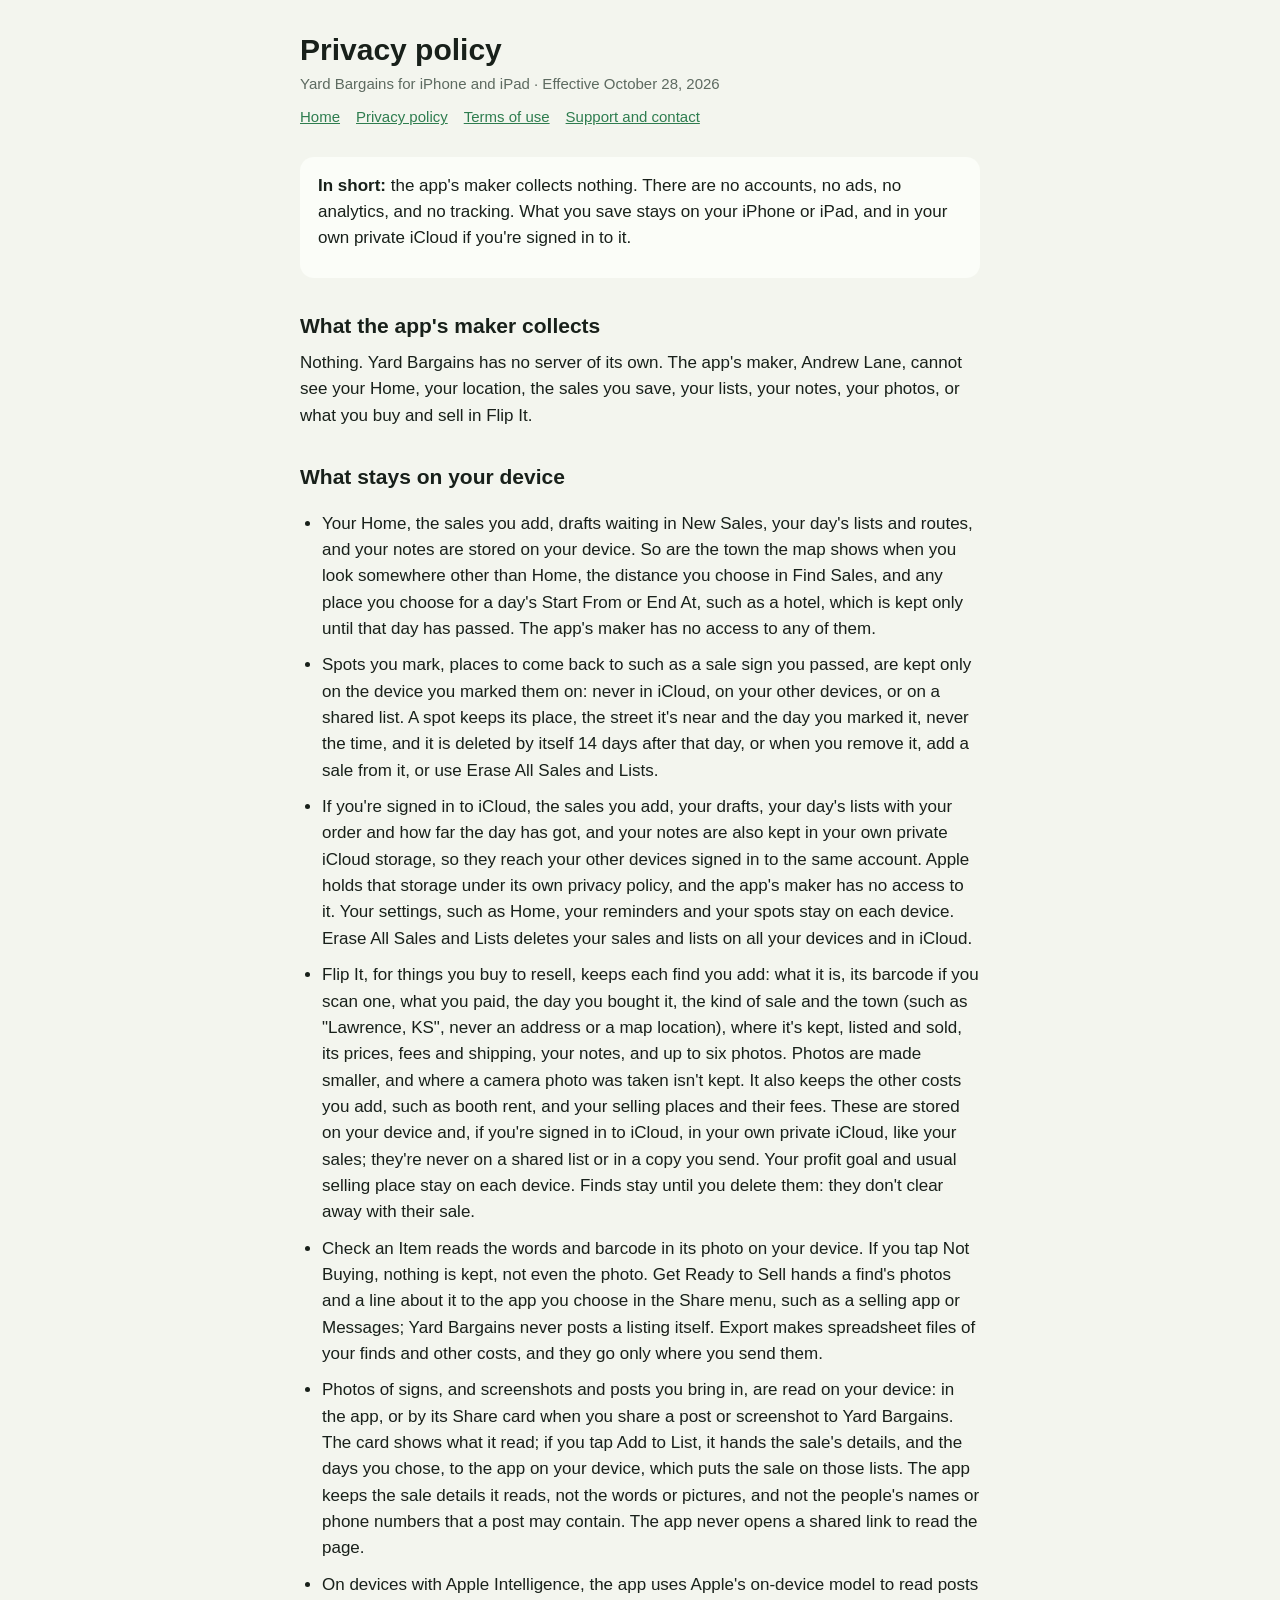
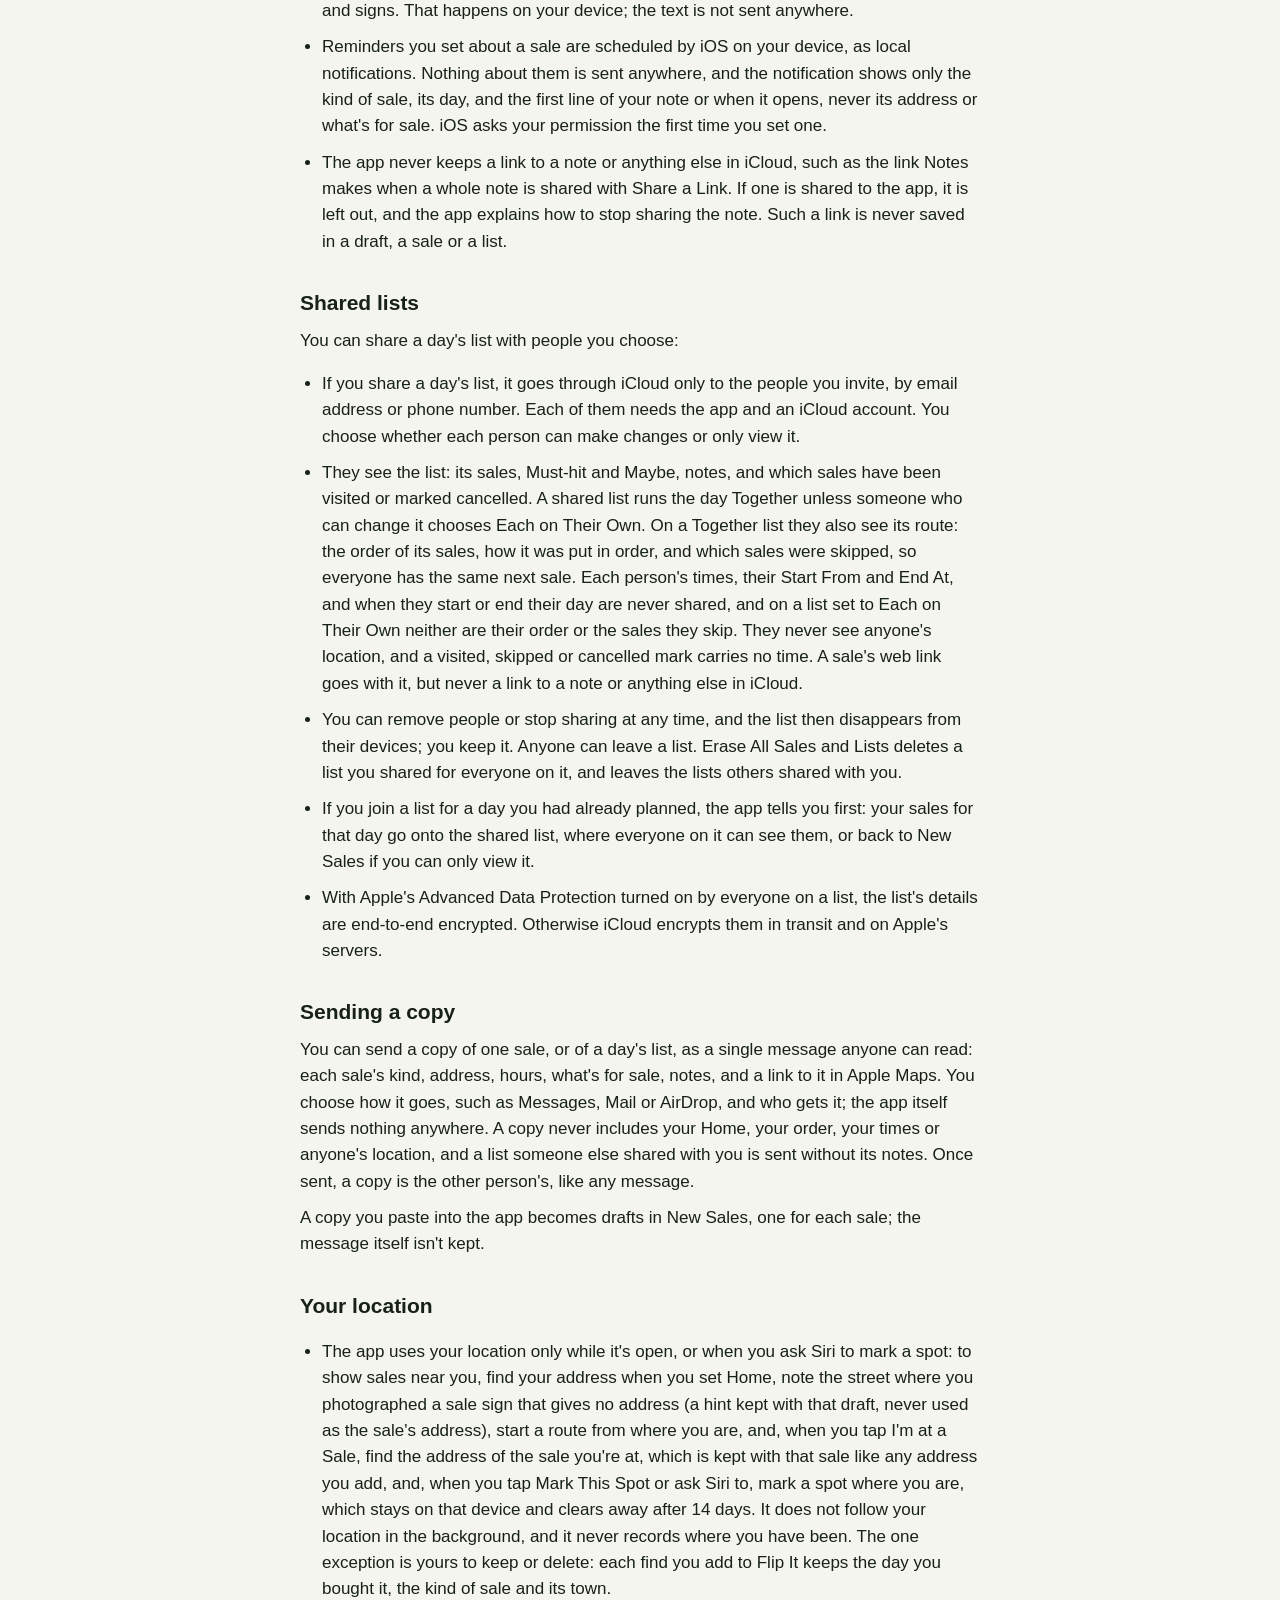
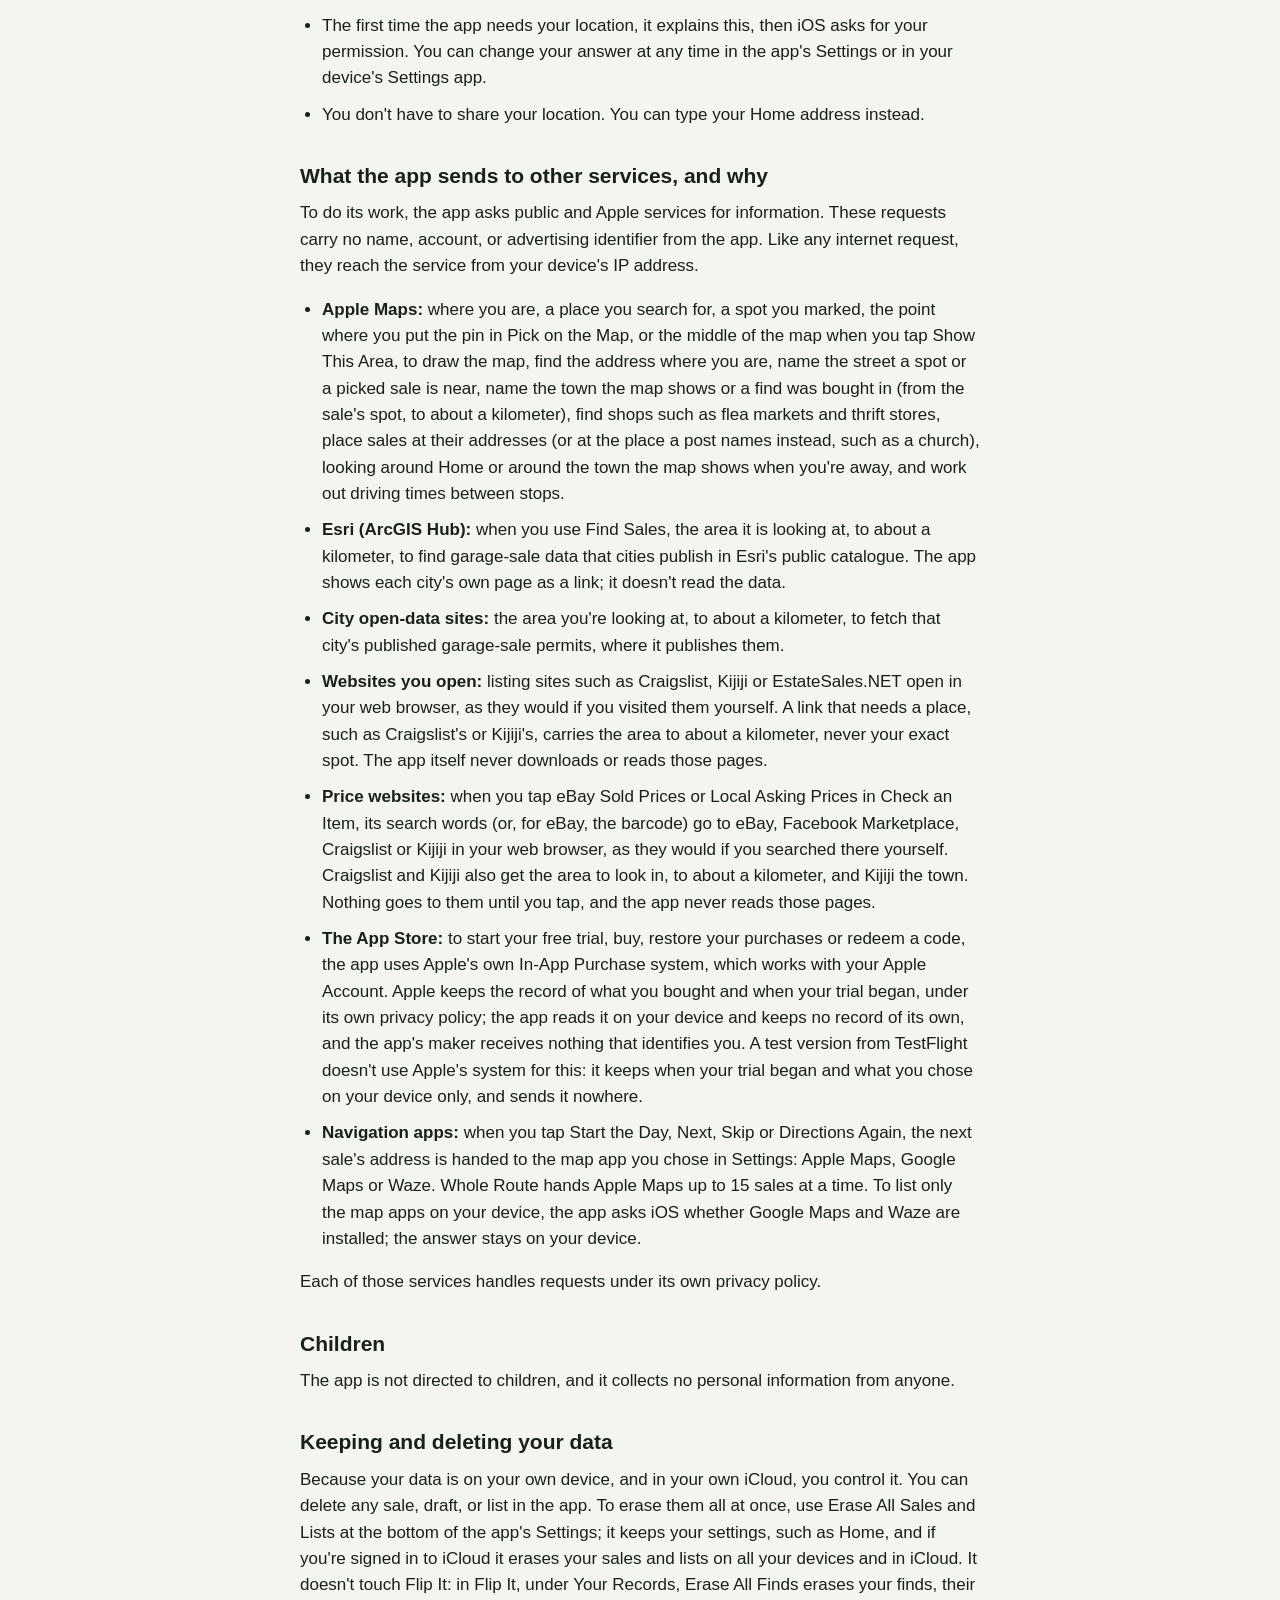
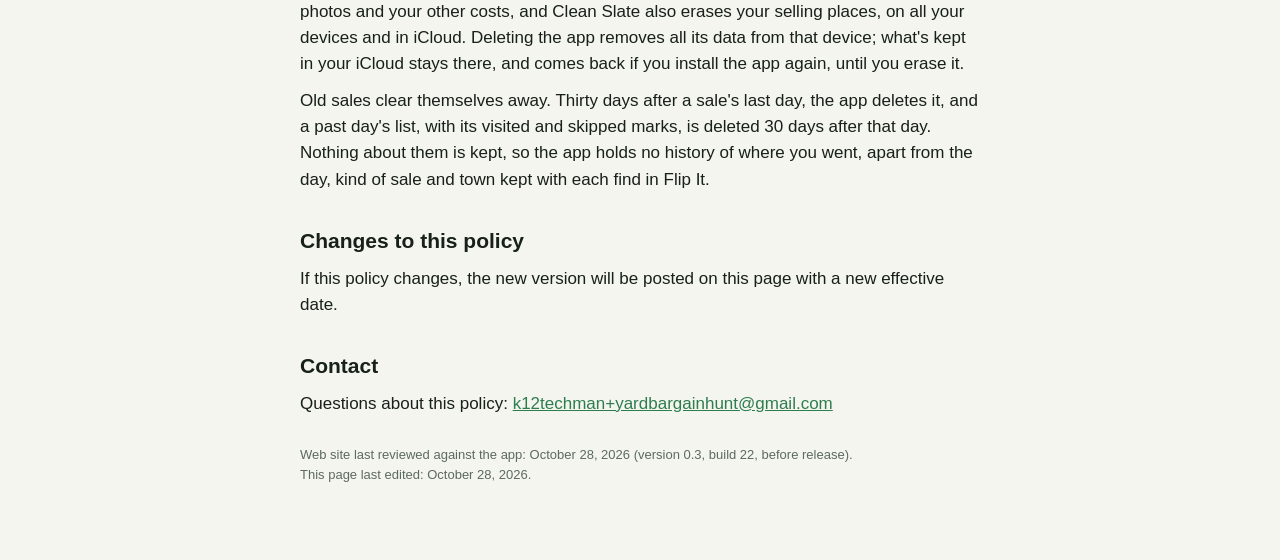
==== commit be1b0cdd: "Version 0.3, build 22: a test version keeps its trial on the device, in the privacy policy Co-Author" ====
--- a/privacy.html
+++ b/privacy.html
@@ -127,7 +127,8 @@
 <li><strong>The App Store:</strong> to start your free trial, buy, restore your purchases or redeem a code, the app
 uses Apple's own In-App Purchase system, which works with your Apple Account. Apple keeps the record of what you bought
 and when your trial began, under its own privacy policy; the app reads it on your device and keeps no record of its own,
-and the app's maker receives nothing that identifies you.</li>
+and the app's maker receives nothing that identifies you. A test version from TestFlight doesn't use Apple's system for
+this: it keeps when your trial began and what you chose on your device only, and sends it nowhere.</li>
 <li><strong>Navigation apps:</strong> when you tap Start the Day, Next, Skip or Directions Again, the next sale's address is handed to the map app you chose in
 Settings: Apple Maps, Google Maps or Waze. Whole Route hands Apple Maps up to 15 sales at a time. To list only the map
 apps on your device, the app asks iOS whether Google Maps and Waze are installed; the answer stays on your device.</li>
@@ -154,7 +155,7 @@
 
 <h2>Contact</h2>
 <p>Questions about this policy: <a href="mailto:k12techman+yardbargainhunt@gmail.com">k12techman+yardbargainhunt@gmail.com</a></p>
-<p class="muted stamp">Web site last reviewed against the app: <time datetime="2026-10-28">October 28, 2026</time> (version 0.3, build 21, before release).<br>This page last edited: <time datetime="2026-10-28">October 28, 2026</time>.</p>
+<p class="muted stamp">Web site last reviewed against the app: <time datetime="2026-10-28">October 28, 2026</time> (version 0.3, build 22, before release).<br>This page last edited: <time datetime="2026-10-28">October 28, 2026</time>.</p>
 </main>
 </body>
 </html>
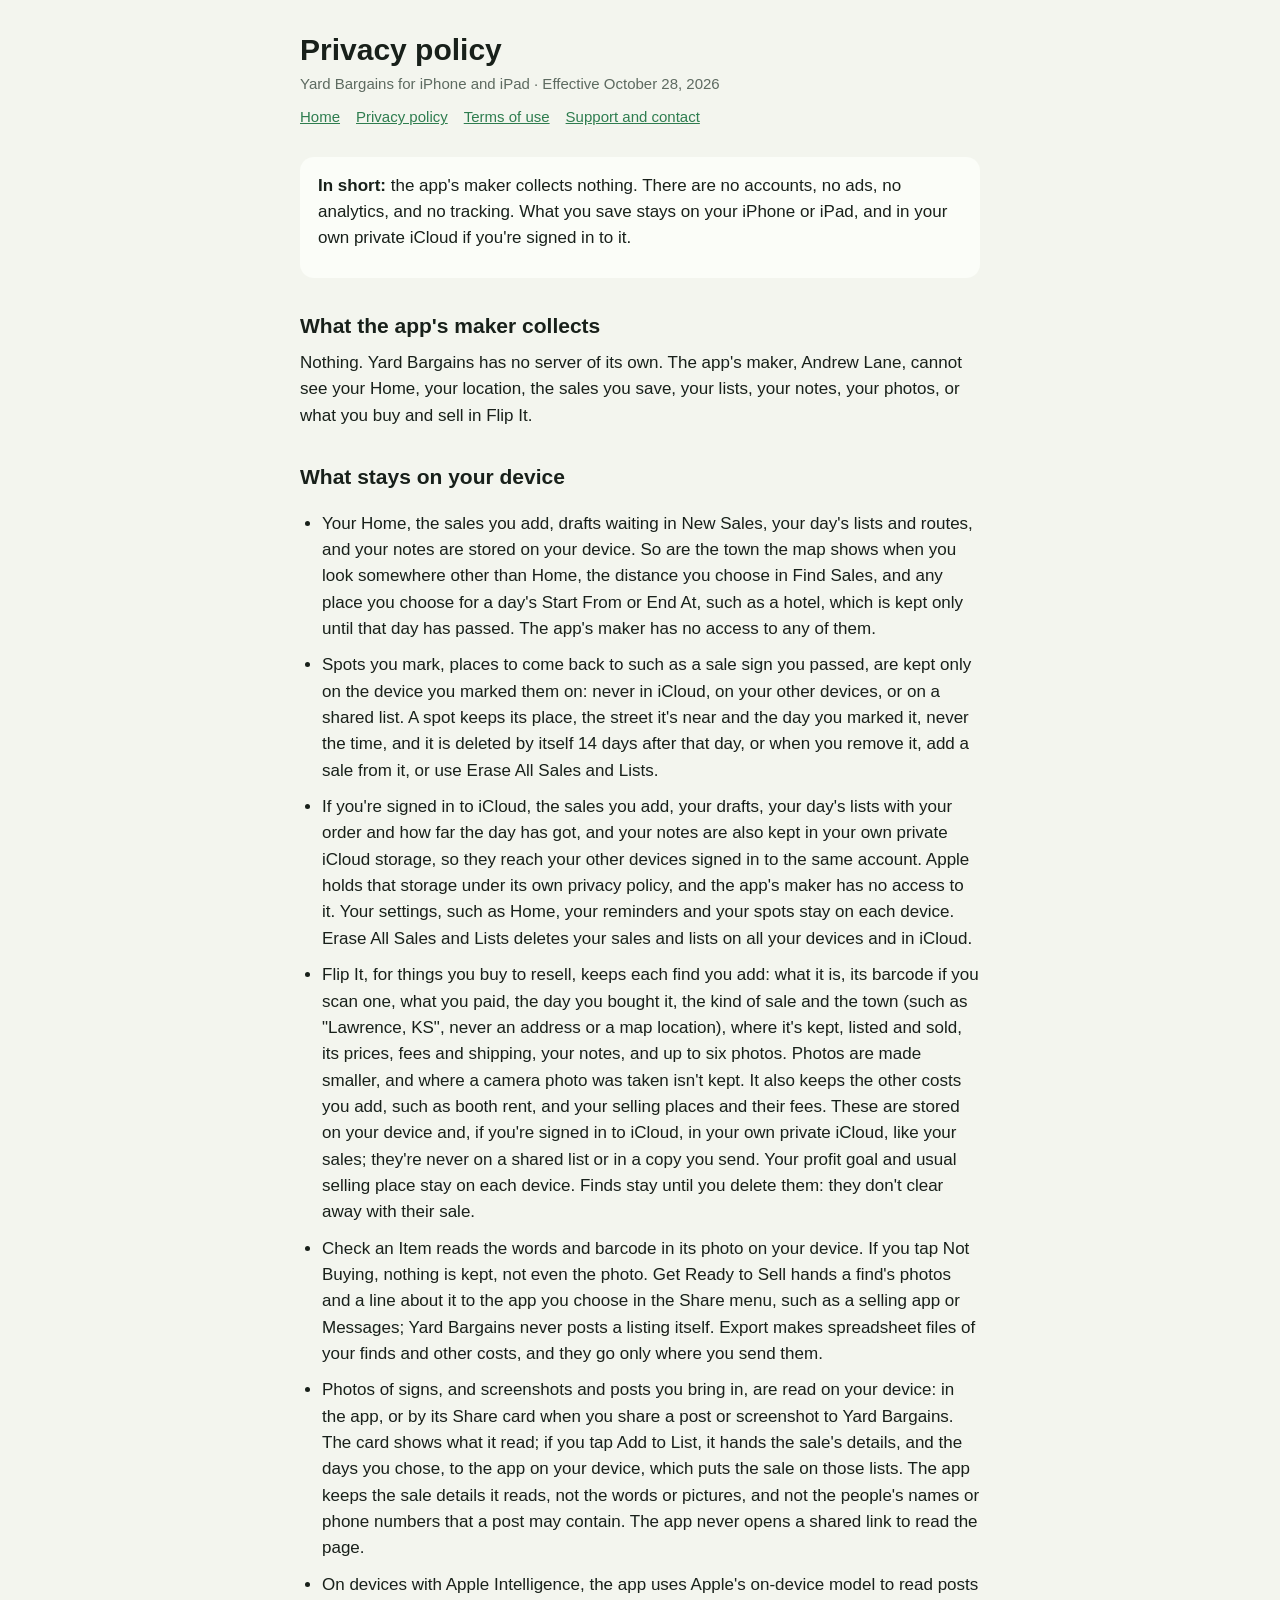
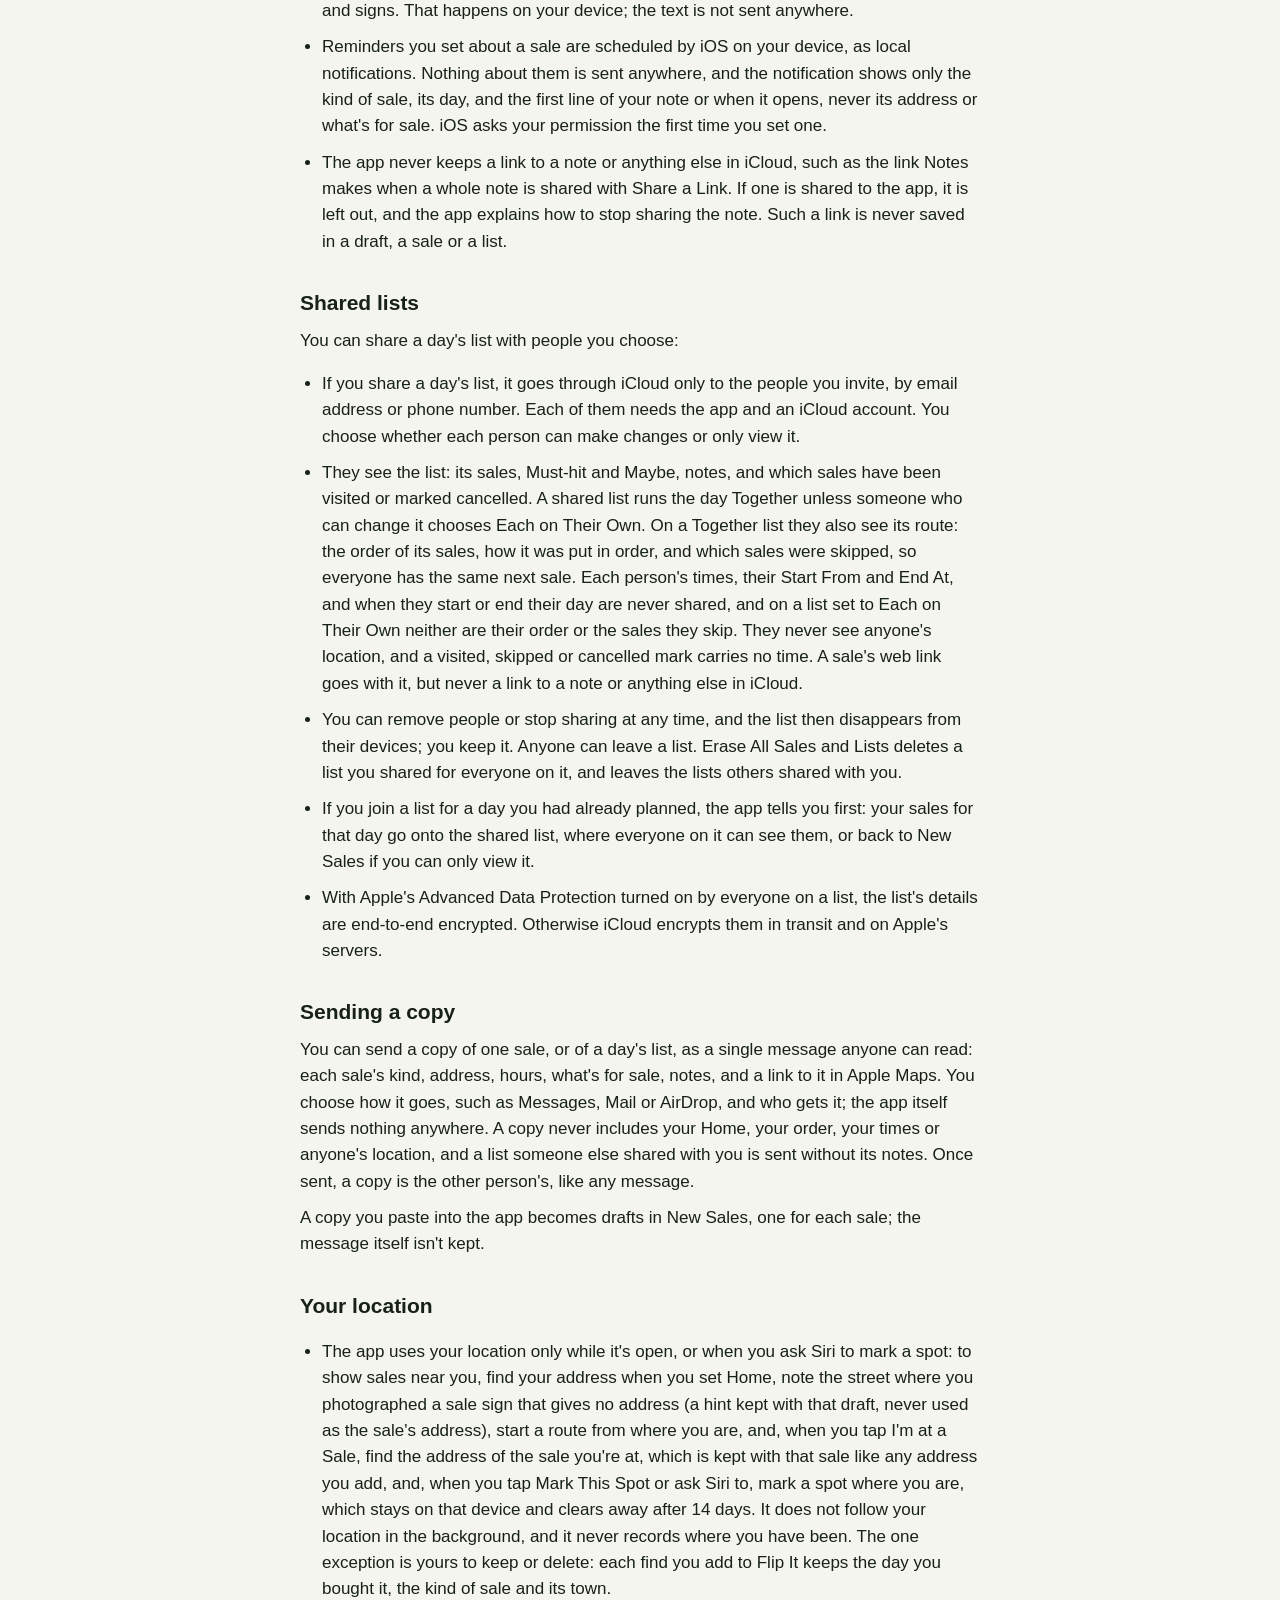
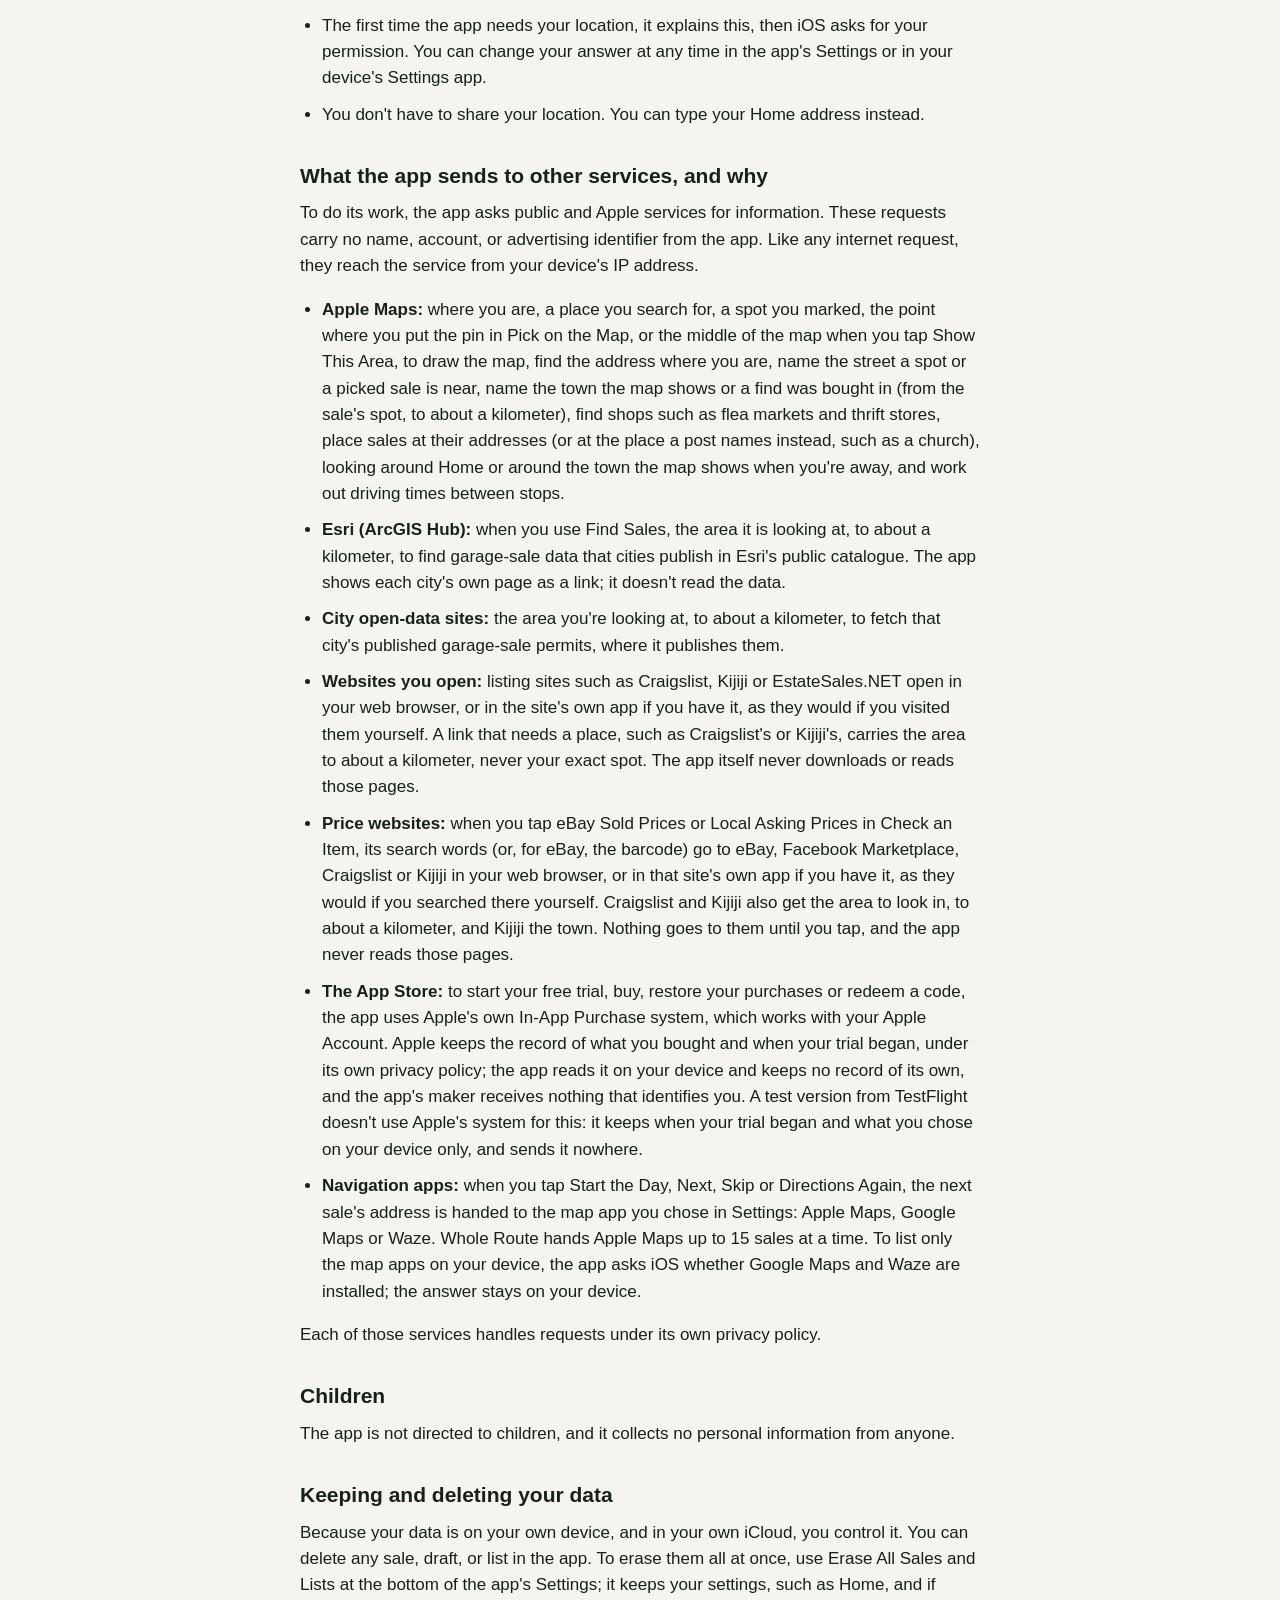
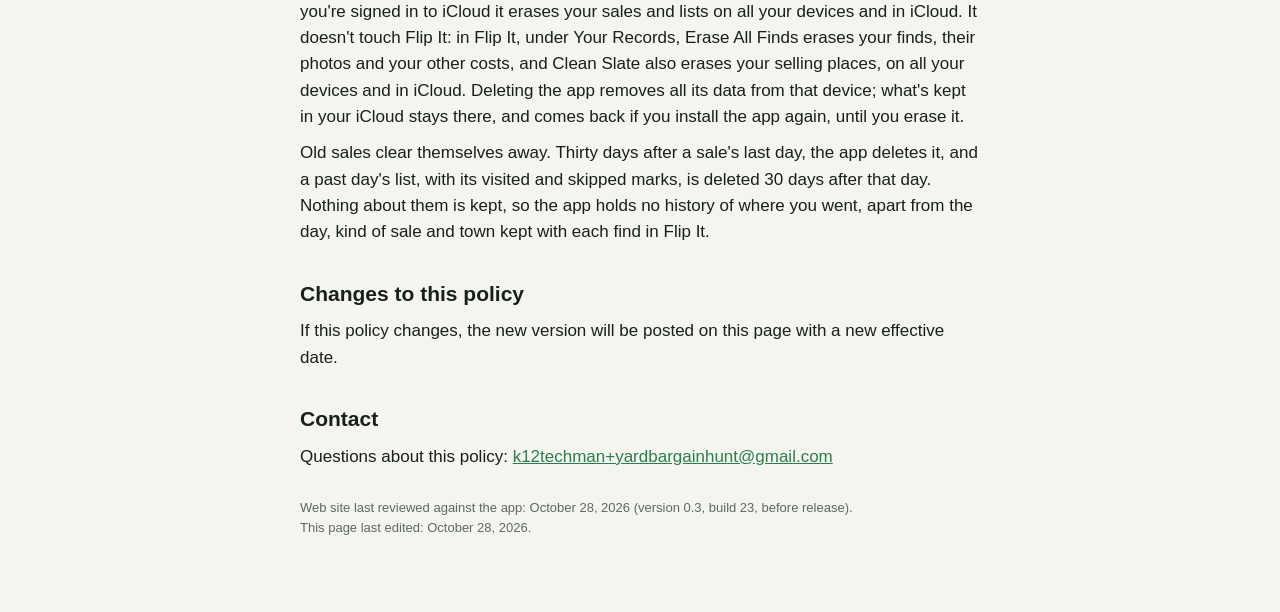
==== commit 6570ff06: "Yard Bargains 0.3 build 23: prices may open in the site's own app" ====
--- a/privacy.html
+++ b/privacy.html
@@ -118,11 +118,11 @@
 <li><strong>City open-data sites:</strong> the area you're looking at, to about a kilometer, to fetch that city's published garage-sale
 permits, where it publishes them.</li>
 <li><strong>Websites you open:</strong> listing sites such as Craigslist, Kijiji or EstateSales.NET open in your web
-browser, as they would if you visited them yourself. A link that needs a place, such as Craigslist's or Kijiji's, carries the
+browser, or in the site's own app if you have it, as they would if you visited them yourself. A link that needs a place, such as Craigslist's or Kijiji's, carries the
 area to about a kilometer, never your exact spot. The app itself never downloads or reads those pages.</li>
 <li><strong>Price websites:</strong> when you tap eBay Sold Prices or Local Asking Prices in Check an Item, its search
-words (or, for eBay, the barcode) go to eBay, Facebook Marketplace, Craigslist or Kijiji in your web browser, as they
-would if you searched there yourself. Craigslist and Kijiji also get the area to look in, to about a kilometer, and
+words (or, for eBay, the barcode) go to eBay, Facebook Marketplace, Craigslist or Kijiji in your web browser, or in
+that site's own app if you have it, as they would if you searched there yourself. Craigslist and Kijiji also get the area to look in, to about a kilometer, and
 Kijiji the town. Nothing goes to them until you tap, and the app never reads those pages.</li>
 <li><strong>The App Store:</strong> to start your free trial, buy, restore your purchases or redeem a code, the app
 uses Apple's own In-App Purchase system, which works with your Apple Account. Apple keeps the record of what you bought
@@ -155,7 +155,7 @@
 
 <h2>Contact</h2>
 <p>Questions about this policy: <a href="mailto:k12techman+yardbargainhunt@gmail.com">k12techman+yardbargainhunt@gmail.com</a></p>
-<p class="muted stamp">Web site last reviewed against the app: <time datetime="2026-10-28">October 28, 2026</time> (version 0.3, build 22, before release).<br>This page last edited: <time datetime="2026-10-28">October 28, 2026</time>.</p>
+<p class="muted stamp">Web site last reviewed against the app: <time datetime="2026-10-28">October 28, 2026</time> (version 0.3, build 23, before release).<br>This page last edited: <time datetime="2026-10-28">October 28, 2026</time>.</p>
 </main>
 </body>
 </html>
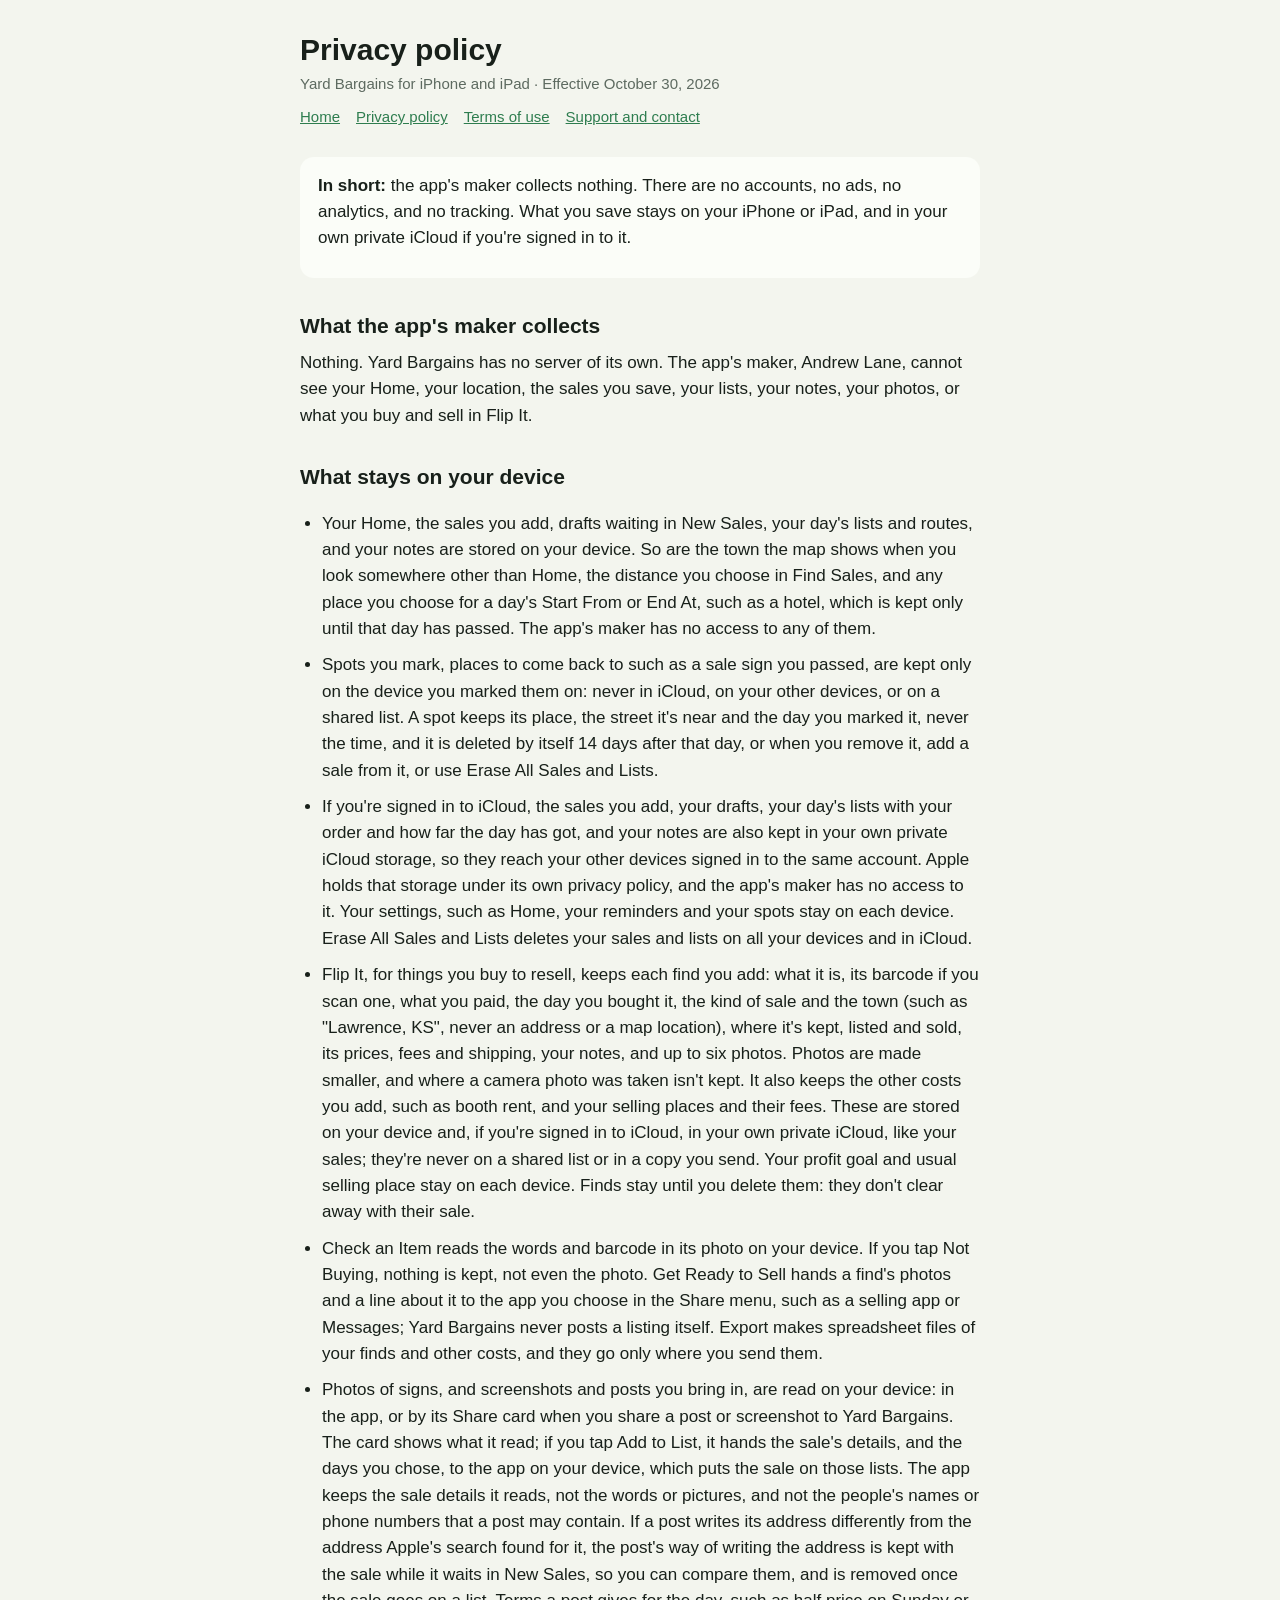
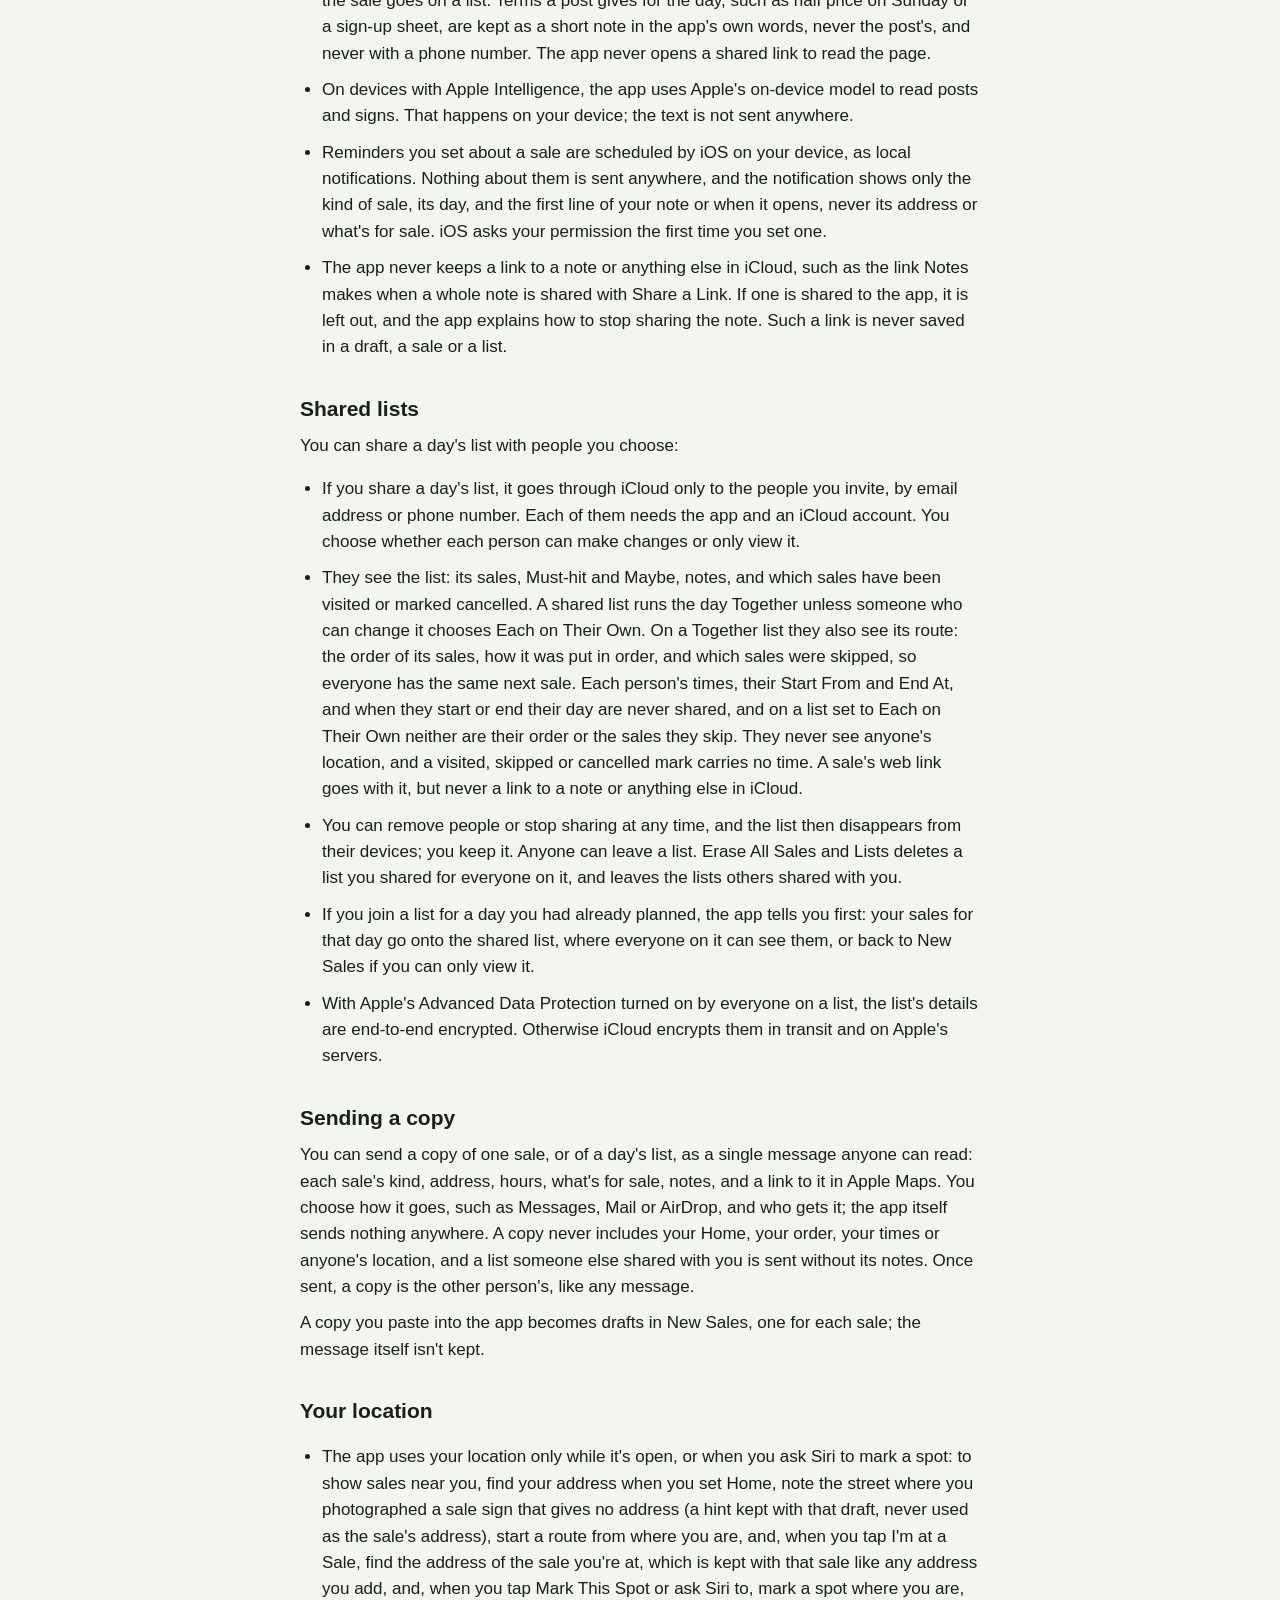
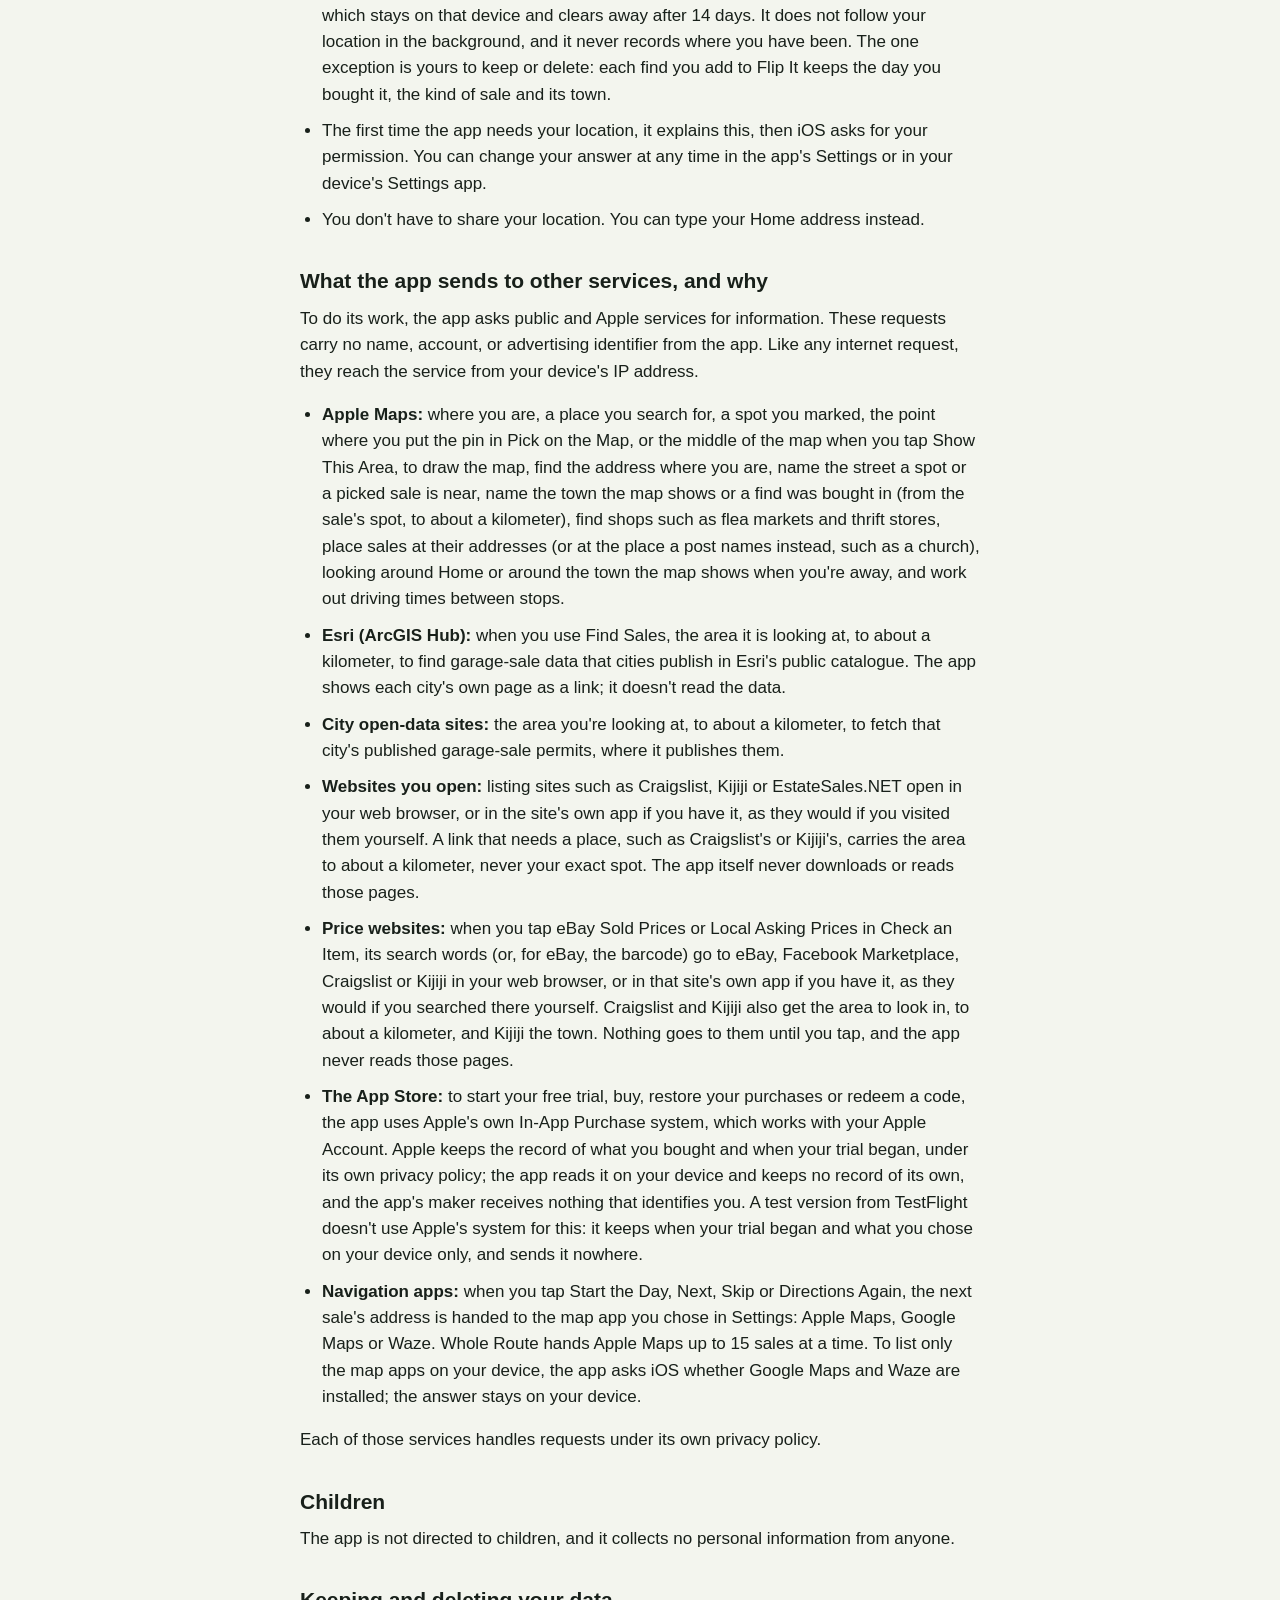
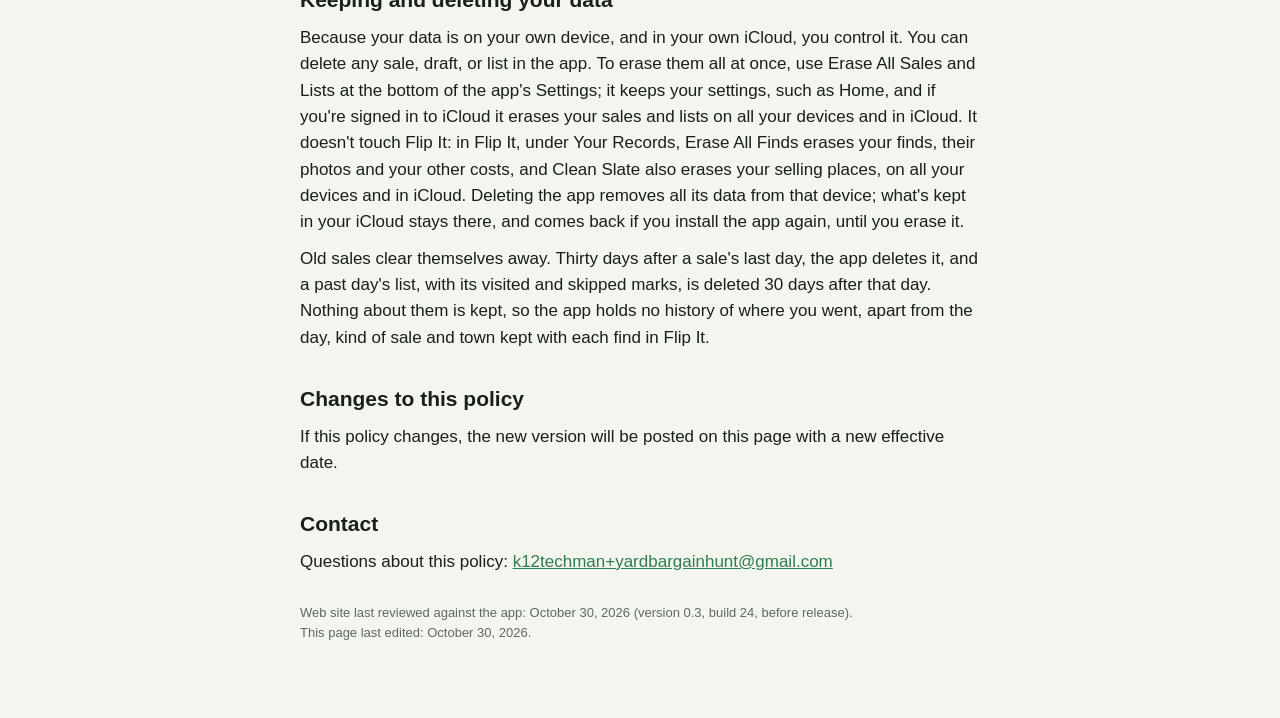
==== commit e1e90fe3: "Yard Bargains 0.3 build 24: the post's wording of an address, and day terms as notes" ====
--- a/privacy.html
+++ b/privacy.html
@@ -9,7 +9,7 @@
 <body>
 <main>
 <h1>Privacy policy</h1>
-<p class="muted">Yard Bargains for iPhone and iPad · Effective October 28, 2026</p>
+<p class="muted">Yard Bargains for iPhone and iPad · Effective October 30, 2026</p>
 <nav><a href="index.html">Home</a><a href="privacy.html">Privacy policy</a><a href="terms.html">Terms of use</a><a href="support.html">Support and contact</a></nav>
 <div class="card">
 <p><strong>In short:</strong> the app's maker collects nothing. There are no accounts, no ads, no analytics, and no
@@ -50,7 +50,10 @@
 when you share a post or screenshot to Yard Bargains. The card shows what it read; if you tap Add to List, it hands the
 sale's details, and the days you chose, to the app on your device, which puts the sale on those lists. The app keeps the
 sale details it reads, not the words or pictures, and not the people's names or phone numbers that a post may contain.
-The app never opens a shared link to read the page.</li>
+If a post writes its address differently from the address Apple's search found for it, the post's way of writing the
+address is kept with the sale while it waits in New Sales, so you can compare them, and is removed once the sale goes on
+a list. Terms a post gives for the day, such as half price on Sunday or a sign-up sheet, are kept as a short note in the
+app's own words, never the post's, and never with a phone number. The app never opens a shared link to read the page.</li>
 <li>On devices with Apple Intelligence, the app uses Apple's on-device model to read posts and signs. That happens on
 your device; the text is not sent anywhere.</li>
 <li>Reminders you set about a sale are scheduled by iOS on your device, as local notifications. Nothing about them is
@@ -155,7 +158,7 @@
 
 <h2>Contact</h2>
 <p>Questions about this policy: <a href="mailto:k12techman+yardbargainhunt@gmail.com">k12techman+yardbargainhunt@gmail.com</a></p>
-<p class="muted stamp">Web site last reviewed against the app: <time datetime="2026-10-28">October 28, 2026</time> (version 0.3, build 23, before release).<br>This page last edited: <time datetime="2026-10-28">October 28, 2026</time>.</p>
+<p class="muted stamp">Web site last reviewed against the app: <time datetime="2026-10-30">October 30, 2026</time> (version 0.3, build 24, before release).<br>This page last edited: <time datetime="2026-10-30">October 30, 2026</time>.</p>
 </main>
 </body>
 </html>
